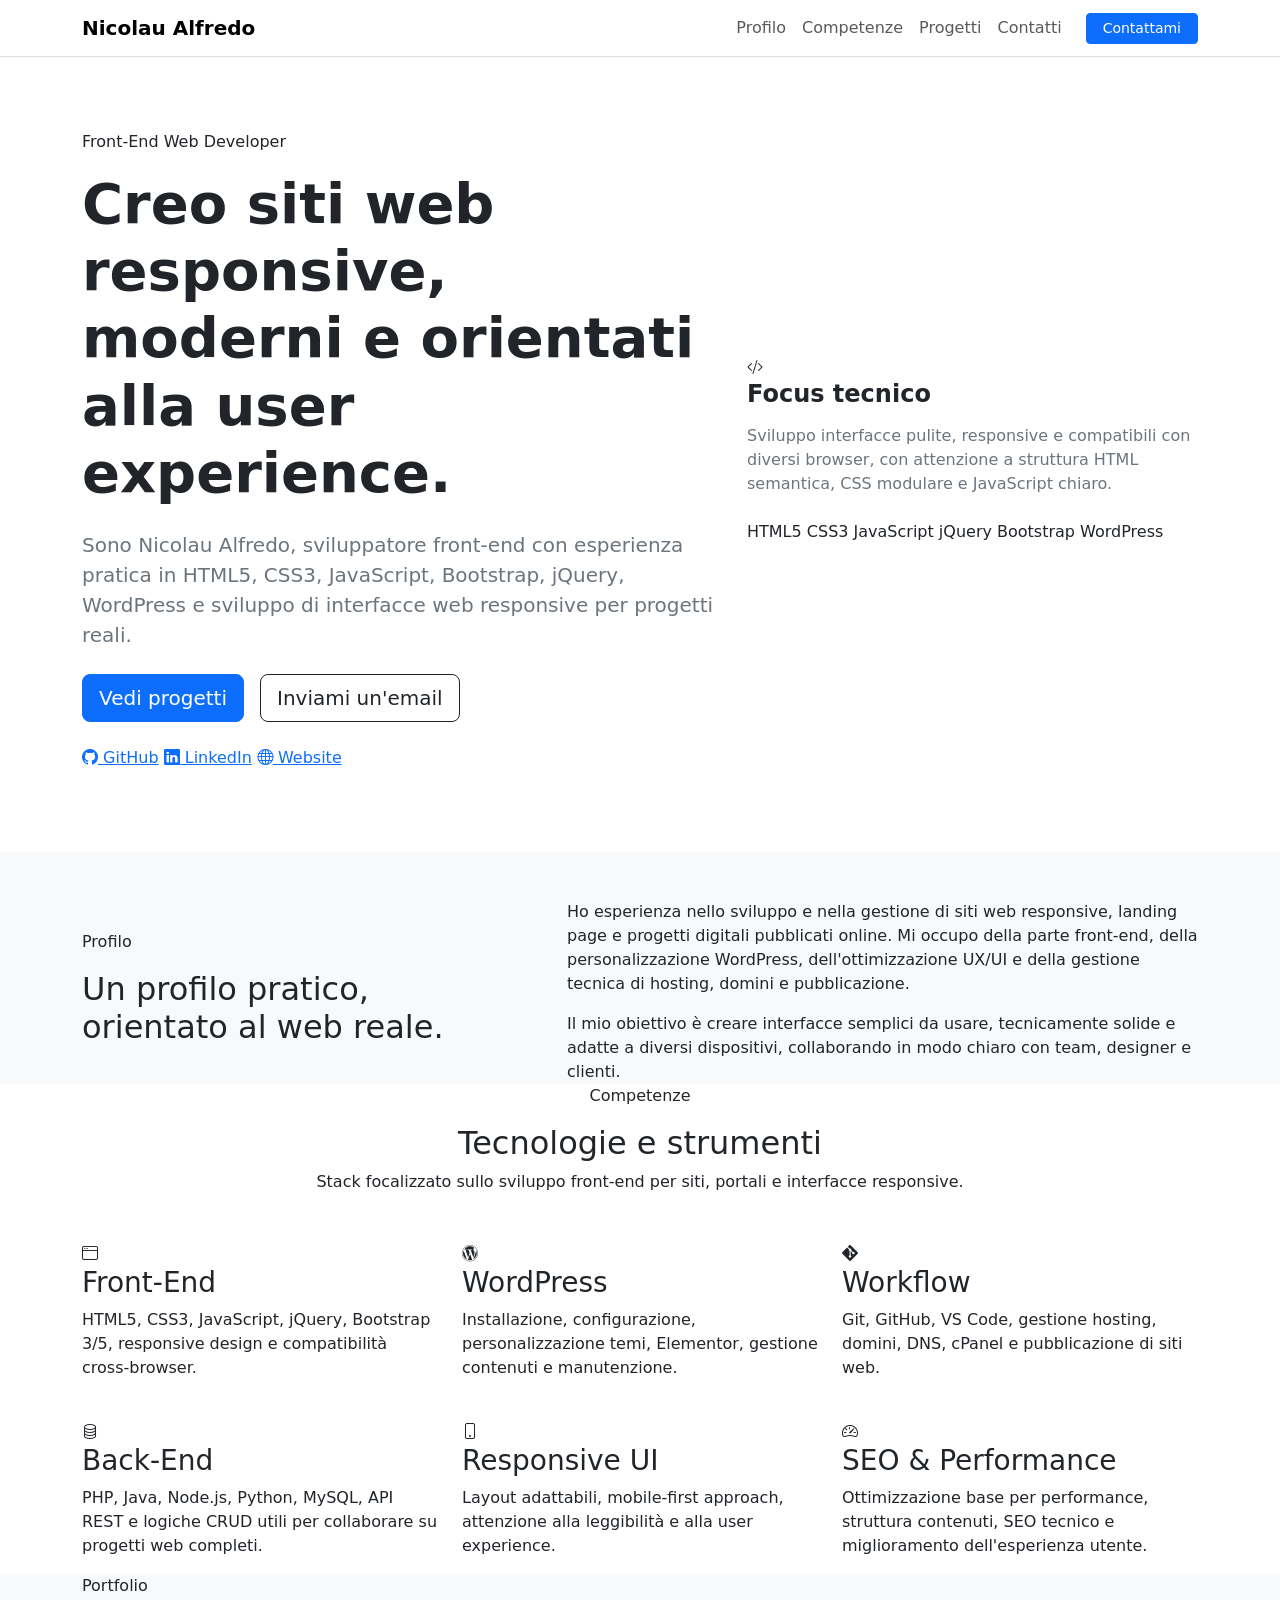
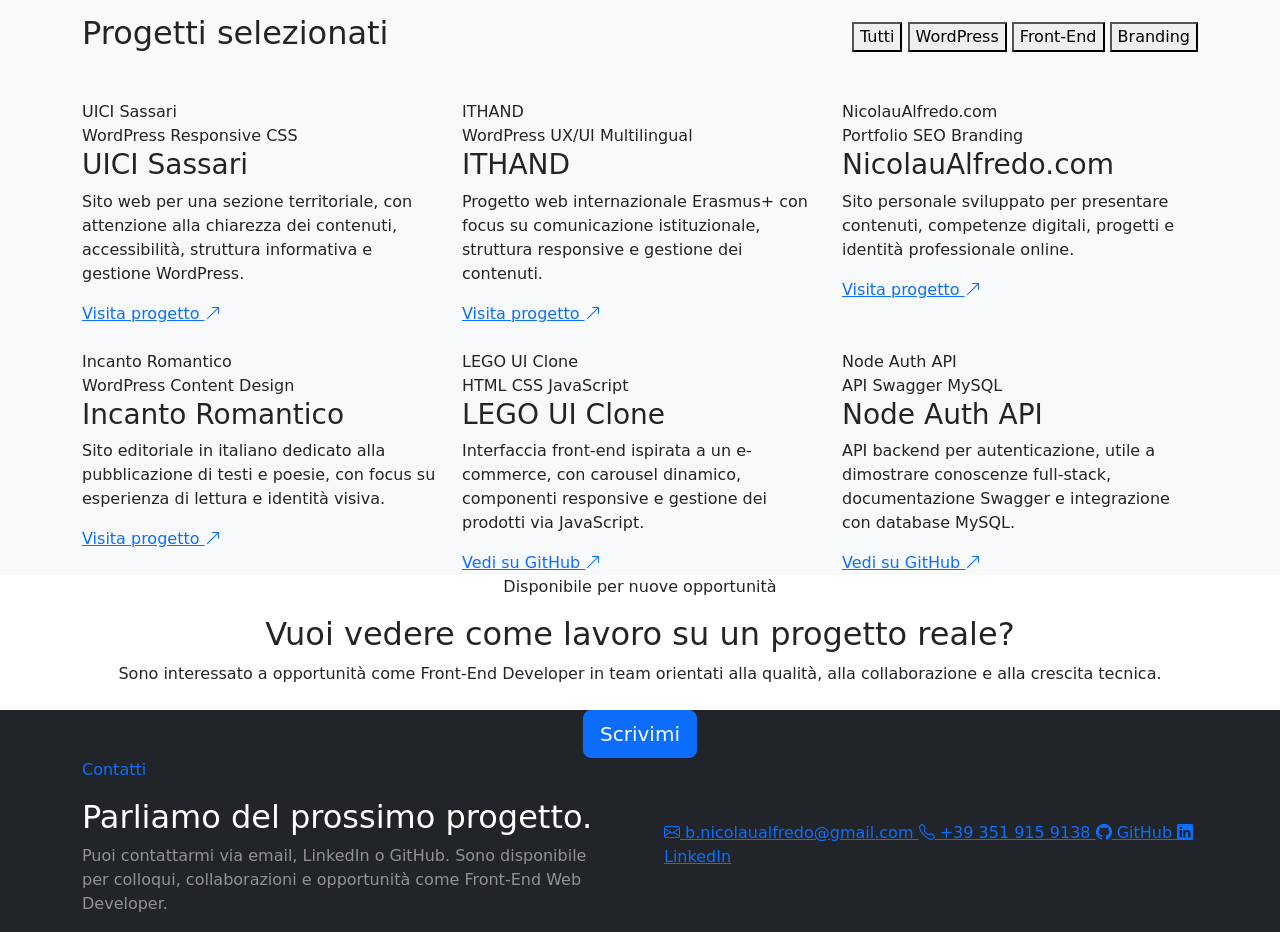
==== index.html @ 270def6b "feat(contact): add responsive contact section with social links" ====
<!doctype html>
<html lang="it">
  <head>
    <meta charset="UTF-8" />
    <meta name="viewport" content="width=device-width, initial-scale=1.0" />
    <title>Nicolau Alfredo | Front-End Web Developer</title>

    <!-- Bootstrap 5 -->
    <link
      href="https://cdn.jsdelivr.net/npm/bootstrap@5.3.3/dist/css/bootstrap.min.css"
      rel="stylesheet"
    />

    <!-- Bootstrap Icons -->
    <link
      href="https://cdn.jsdelivr.net/npm/bootstrap-icons@1.11.3/font/bootstrap-icons.css"
      rel="stylesheet"
    />

    <!-- Custom CSS -->
    <link rel="stylesheet" href="./css/style.css" />
  </head>
  <body>
    <!-- NavBar -->
    <nav
      class="navbar navbar-expand-lg navbar-light bg-white fixed-top border-bottom"
    >
      <div class="container">
        <a href="#home" class="navbar-brand fw-bold">Nicolau Alfredo</a>

        <button
          class="navbar-toggler"
          type="button"
          data-bs-toggle="collapse"
          data-bs-target="#mainNavbar"
          aria-controls="mainNavbar"
          aria-expanded="false"
          aria-label="Apri menu di navigazione"
        >
          <span class="navbar-toggler-icon"></span>
        </button>

        <div class="collapse navbar-collapse" id="mainNavbar">
          <ul class="navbar-nav ms-auto mb-2 mb-lg-0 align-items-lg-center">
            <li class="nav-item">
              <a class="nav-link" href="#about">Profilo</a>
            </li>
            <li class="nav-item">
              <a class="nav-link" href="#skills">Competenze</a>
            </li>
            <li class="nav-item">
              <a class="nav-link" href="#projects">Progetti</a>
            </li>
            <li class="nav-item">
              <a class="nav-link" href="#contact">Contatti</a>
            </li>
            <li class="nav-item ms-lg-3">
              <a class="btn btn-primary btn-sm px-3" href="#contact"
                >Contattami</a
              >
            </li>
          </ul>
        </div>
      </div>
    </nav>

    <!-- Header -->
    <header id="home" class="hero-section">
      <div class="container">
        <div class="row align-items-center min-vh-100 py-5">
          <div class="col-lg-7">
            <p class="eyebrow mb-3">Front-End Web Developer</p>

            <h1 class="display-4 fw-bold mb-4">
              Creo siti web responsive, moderni e orientati alla user
              experience.
            </h1>

            <p class="lead text-secondary mb-4">
              Sono Nicolau Alfredo, sviluppatore front-end con esperienza
              pratica in HTML5, CSS3, JavaScript, Bootstrap, jQuery, WordPress e
              sviluppo di interfacce web responsive per progetti reali.
            </p>

            <div class="d-flex flex-wrap gap-3">
              <a href="#projects" class="btn btn-primary btn-lg"
                >Vedi progetti</a
              >

              <a
                href="mailto:b.nicolaualfredo@gmail.com"
                class="btn btn-outline-dark btn-lg"
                >Inviami un'email</a
              >
            </div>

            <div class="hero-links mt-4">
              <a
                href="https://github.com/NicolauAlfredo"
                target="_blank"
                rel="noopener noreferrer"
              >
                <i class="bi bi-github"></i> GitHub</a
              >

              <a
                href="https://www.linkedin.com/in/nicolaualfredo/"
                target="_blank"
                rel="noopener noreferrer"
              >
                <i class="bi bi-linkedin"></i> LinkedIn</a
              >

              <a
                href="https://nicolaualfredo.com/"
                target="_blank"
                rel="noopener noreferrer"
              >
                <i class="bi bi-globe"></i> Website
              </a>
            </div>
          </div>

          <div class="col-lg-5 mt-5 mt-lg-0">
            <div class="hero-card">
              <div class="hero-card__icon">
                <i class="bi bi-code-slash"></i>
              </div>

              <h2 class="h4 fw-bold mb-3">Focus tecnico</h2>

              <p class="text-secondary mb-4">
                Sviluppo interfacce pulite, responsive e compatibili con diversi
                browser, con attenzione a struttura HTML semantica, CSS modulare
                e JavaScript chiaro.
              </p>

              <div class="tech-stack">
                <span>HTML5</span>
                <span>CSS3</span>
                <span>JavaScript</span>
                <span>jQuery</span>
                <span>Bootstrap</span>
                <span>WordPress</span>
              </div>
            </div>
          </div>
        </div>
      </div>
    </header>

    <main>
      <!-- Profile -->
      <section id="about" class="section-padding bg-light">
        <div class="container">
          <div class="row align-items-center g-5">
            <div class="col-lg-5">
              <p class="eyebrow">Profilo</p>
              <h2 class="section-title">
                Un profilo pratico, orientato al web reale.
              </h2>
            </div>

            <div class="col-lg-7">
              <p class="section-text">
                Ho esperienza nello sviluppo e nella gestione di siti web
                responsive, landing page e progetti digitali pubblicati online.
                Mi occupo della parte front-end, della personalizzazione
                WordPress, dell'ottimizzazione UX/UI e della gestione tecnica di
                hosting, domini e pubblicazione.
              </p>

              <p class="section-text mb-0">
                Il mio obiettivo è creare interfacce semplici da usare,
                tecnicamente solide e adatte a diversi dispositivi, collaborando
                in modo chiaro con team, designer e clienti.
              </p>
            </div>
          </div>
        </div>
      </section>

      <!-- Competenze -->
      <section id="skills" class="section-padding">
        <div class="container">
          <div class="text-center mb-5">
            <p class="eyebrow">Competenze</p>

            <h2 class="section-title">Tecnologie e strumenti</h2>

            <p class="section-subtitle mx-auto">
              Stack focalizzato sullo sviluppo front-end per siti, portali e
              interfacce responsive.
            </p>
          </div>

          <div class="row g-4">
            <div class="col-md-6 col-lg-4">
              <article class="skill-card h-100">
                <i class="bi bi-window"></i>
                <h3>Front-End</h3>

                <p>
                  HTML5, CSS3, JavaScript, jQuery, Bootstrap 3/5, responsive
                  design e compatibilità cross-browser.
                </p>
              </article>
            </div>

            <div class="col-md-6 col-lg-4">
              <article class="skill-card h-100">
                <i class="bi bi-wordpress"></i>

                <h3>WordPress</h3>

                <p>
                  Installazione, configurazione, personalizzazione temi,
                  Elementor, gestione contenuti e manutenzione.
                </p>
              </article>
            </div>

            <div class="col-md-6 col-lg-4">
              <article class="skill-card h-100">
                <i class="bi bi-git"></i>

                <h3>Workflow</h3>

                <p>
                  Git, GitHub, VS Code, gestione hosting, domini, DNS, cPanel e
                  pubblicazione di siti web.
                </p>
              </article>
            </div>

            <div class="col-md-6 col-lg-4">
              <article class="skill-card h-100">
                <i class="bi bi-database"></i>

                <h3>Back-End</h3>

                <p>
                  PHP, Java, Node.js, Python, MySQL, API REST e logiche CRUD
                  utili per collaborare su progetti web completi.
                </p>
              </article>
            </div>

            <div class="col-md-6 col-lg-4">
              <article class="skill-card h-100">
                <i class="bi bi-phone"></i>

                <h3>Responsive UI</h3>

                <p>
                  Layout adattabili, mobile-first approach, attenzione alla
                  leggibilità e alla user experience.
                </p>
              </article>
            </div>

            <div class="col-md-6 col-lg-4">
              <article class="skill-card h-100">
                <i class="bi bi-speedometer2"></i>

                <h3>SEO & Performance</h3>

                <p>
                  Ottimizzazione base per performance, struttura contenuti, SEO
                  tecnico e miglioramento dell'esperienza utente.
                </p>
              </article>
            </div>
          </div>
        </div>
      </section>

      <!-- Portfolio -->
      <section id="projects" class="section-padding bg-light">
        <div class="container">
          <div
            class="d-flex flex-column flex-lg-row justify-content-between align-items-lg-end gap-3 mb-5"
          >
            <div>
              <p class="eyebrow">Portfolio</p>
              <h2 class="section-title mb-0">Progetti selezionati</h2>
            </div>

            <div class="project-filters" aria-label="Filtra progetti">
              <button class="filter-btn active" data-filter="all">Tutti</button>
              <button class="filter-btn" data-filter="wordpress">
                WordPress
              </button>
              <button class="filter-btn" data-filter="frontend">
                Front-End
              </button>
              <button class="filter-btn" data-filter="branding">
                Branding
              </button>
            </div>
          </div>

          <div class="row g-4" id="projectsGrid">
            <div
              class="col-md-6 col-xl-4 project-item"
              data-category="wordpress frontend"
            >
              <article class="project-card h-100">
                <div class="project-card__image">
                  <span>UICI Sassari</span>
                </div>
                <div class="project-card__content">
                  <div class="project-tags">
                    <span>WordPress</span>
                    <span>Responsive</span>
                    <span>CSS</span>
                  </div>
                  <h3>UICI Sassari</h3>
                  <p>
                    Sito web per una sezione territoriale, con attenzione alla
                    chiarezza dei contenuti, accessibilità, struttura
                    informativa e gestione WordPress.
                  </p>
                  <a
                    href="https://uicisassari.it/"
                    target="_blank"
                    rel="noopener noreferrer"
                    class="project-link"
                  >
                    Visita progetto <i class="bi bi-arrow-up-right"></i>
                  </a>
                </div>
              </article>
            </div>

            <div
              class="col-md-6 col-xl-4 project-item"
              data-category="wordpress frontend"
            >
              <article class="project-card h-100">
                <div class="project-card__image">
                  <span>ITHAND</span>
                </div>
                <div class="project-card__content">
                  <div class="project-tags">
                    <span>WordPress</span>
                    <span>UX/UI</span>
                    <span>Multilingual</span>
                  </div>
                  <h3>ITHAND</h3>
                  <p>
                    Progetto web internazionale Erasmus+ con focus su
                    comunicazione istituzionale, struttura responsive e gestione
                    dei contenuti.
                  </p>
                  <a
                    href="https://ithand.eu/"
                    target="_blank"
                    rel="noopener noreferrer"
                    class="project-link"
                  >
                    Visita progetto <i class="bi bi-arrow-up-right"></i>
                  </a>
                </div>
              </article>
            </div>

            <div
              class="col-md-6 col-xl-4 project-item"
              data-category="wordpress branding frontend"
            >
              <article class="project-card h-100">
                <div class="project-card__image">
                  <span>NicolauAlfredo.com</span>
                </div>
                <div class="project-card__content">
                  <div class="project-tags">
                    <span>Portfolio</span>
                    <span>SEO</span>
                    <span>Branding</span>
                  </div>
                  <h3>NicolauAlfredo.com</h3>
                  <p>
                    Sito personale sviluppato per presentare contenuti,
                    competenze digitali, progetti e identità professionale
                    online.
                  </p>
                  <a
                    href="https://nicolaualfredo.com/"
                    target="_blank"
                    rel="noopener noreferrer"
                    class="project-link"
                  >
                    Visita progetto <i class="bi bi-arrow-up-right"></i>
                  </a>
                </div>
              </article>
            </div>

            <div
              class="col-md-6 col-xl-4 project-item"
              data-category="wordpress branding"
            >
              <article class="project-card h-100">
                <div class="project-card__image">
                  <span>Incanto Romantico</span>
                </div>
                <div class="project-card__content">
                  <div class="project-tags">
                    <span>WordPress</span>
                    <span>Content</span>
                    <span>Design</span>
                  </div>
                  <h3>Incanto Romantico</h3>
                  <p>
                    Sito editoriale in italiano dedicato alla pubblicazione di
                    testi e poesie, con focus su esperienza di lettura e
                    identità visiva.
                  </p>
                  <a
                    href="https://incantoromantico.com/"
                    target="_blank"
                    rel="noopener noreferrer"
                    class="project-link"
                  >
                    Visita progetto <i class="bi bi-arrow-up-right"></i>
                  </a>
                </div>
              </article>
            </div>

            <div
              class="col-md-6 col-xl-4 project-item"
              data-category="frontend"
            >
              <article class="project-card h-100">
                <div class="project-card__image">
                  <span>LEGO UI Clone</span>
                </div>
                <div class="project-card__content">
                  <div class="project-tags">
                    <span>HTML</span>
                    <span>CSS</span>
                    <span>JavaScript</span>
                  </div>
                  <h3>LEGO UI Clone</h3>
                  <p>
                    Interfaccia front-end ispirata a un e-commerce, con carousel
                    dinamico, componenti responsive e gestione dei prodotti via
                    JavaScript.
                  </p>
                  <a
                    href="https://github.com/NicolauAlfredo"
                    target="_blank"
                    rel="noopener noreferrer"
                    class="project-link"
                  >
                    Vedi su GitHub <i class="bi bi-arrow-up-right"></i>
                  </a>
                </div>
              </article>
            </div>

            <div
              class="col-md-6 col-xl-4 project-item"
              data-category="frontend"
            >
              <article class="project-card h-100">
                <div class="project-card__image">
                  <span>Node Auth API</span>
                </div>
                <div class="project-card__content">
                  <div class="project-tags">
                    <span>API</span>
                    <span>Swagger</span>
                    <span>MySQL</span>
                  </div>
                  <h3>Node Auth API</h3>
                  <p>
                    API backend per autenticazione, utile a dimostrare
                    conoscenze full-stack, documentazione Swagger e integrazione
                    con database MySQL.
                  </p>
                  <a
                    href="https://github.com/NicolauAlfredo"
                    target="_blank"
                    rel="noopener noreferrer"
                    class="project-link"
                  >
                    Vedi su GitHub <i class="bi bi-arrow-up-right"></i>
                  </a>
                </div>
              </article>
            </div>
          </div>
        </div>
      </section>

      <!-- Disponibile per nuove opportunità -->
      <section class="section-padding">
        <div class="container">
          <div class="cta-box text-center">
            <p class="eyebrow">Disponibile per nuove opportunità</p>
            <h2 class="section-title">
              Vuoi vedere come lavoro su un progetto reale?
            </h2>
            <p class="section-subtitle mx-auto mb-4">
              Sono interessato a opportunità come Front-End Developer in team
              orientati alla qualità, alla collaborazione e alla crescita
              tecnica.
            </p>
            <a
              href="mailto:b.nicolaualfredo@gmail.com"
              class="btn btn-primary btn-lg"
            >
              Scrivimi
            </a>
          </div>
        </div>
      </section>

      <!-- Contatti -->
      <section id="contact" class="section-padding bg-dark text-white">
        <div class="container">
          <div class="row g-5 align-items-center">
            <div class="col-lg-6">
              <p class="eyebrow text-primary">Contatti</p>
              <h2 class="section-title text-white">
                Parliamo del prossimo progetto.
              </h2>
              <p class="text-white-50">
                Puoi contattarmi via email, LinkedIn o GitHub. Sono disponibile
                per colloqui, collaborazioni e opportunità come Front-End Web
                Developer.
              </p>
            </div>

            <div class="col-lg-6">
              <div class="contact-card">
                <a href="mailto:b.nicolaualfredo@gmail.com">
                  <i class="bi bi-envelope"></i>
                  b.nicolaualfredo@gmail.com
                </a>
                <a href="tel:+393519159138">
                  <i class="bi bi-telephone"></i>
                  +39 351 915 9138
                </a>
                <a
                  href="https://github.com/NicolauAlfredo"
                  target="_blank"
                  rel="noopener noreferrer"
                >
                  <i class="bi bi-github"></i>
                  GitHub
                </a>
                <a
                  href="https://www.linkedin.com/in/nicolaualfredo/"
                  target="_blank"
                  rel="noopener noreferrer"
                >
                  <i class="bi bi-linkedin"></i>
                  LinkedIn
                </a>
              </div>
            </div>
          </div>
        </div>
      </section>
    </main>

    <script src="https://cdn.jsdelivr.net/npm/bootstrap@5.3.3/dist/js/bootstrap.bundle.min.js"></script>
    <script src="./js/script.js"></script>
  </body>
</html>
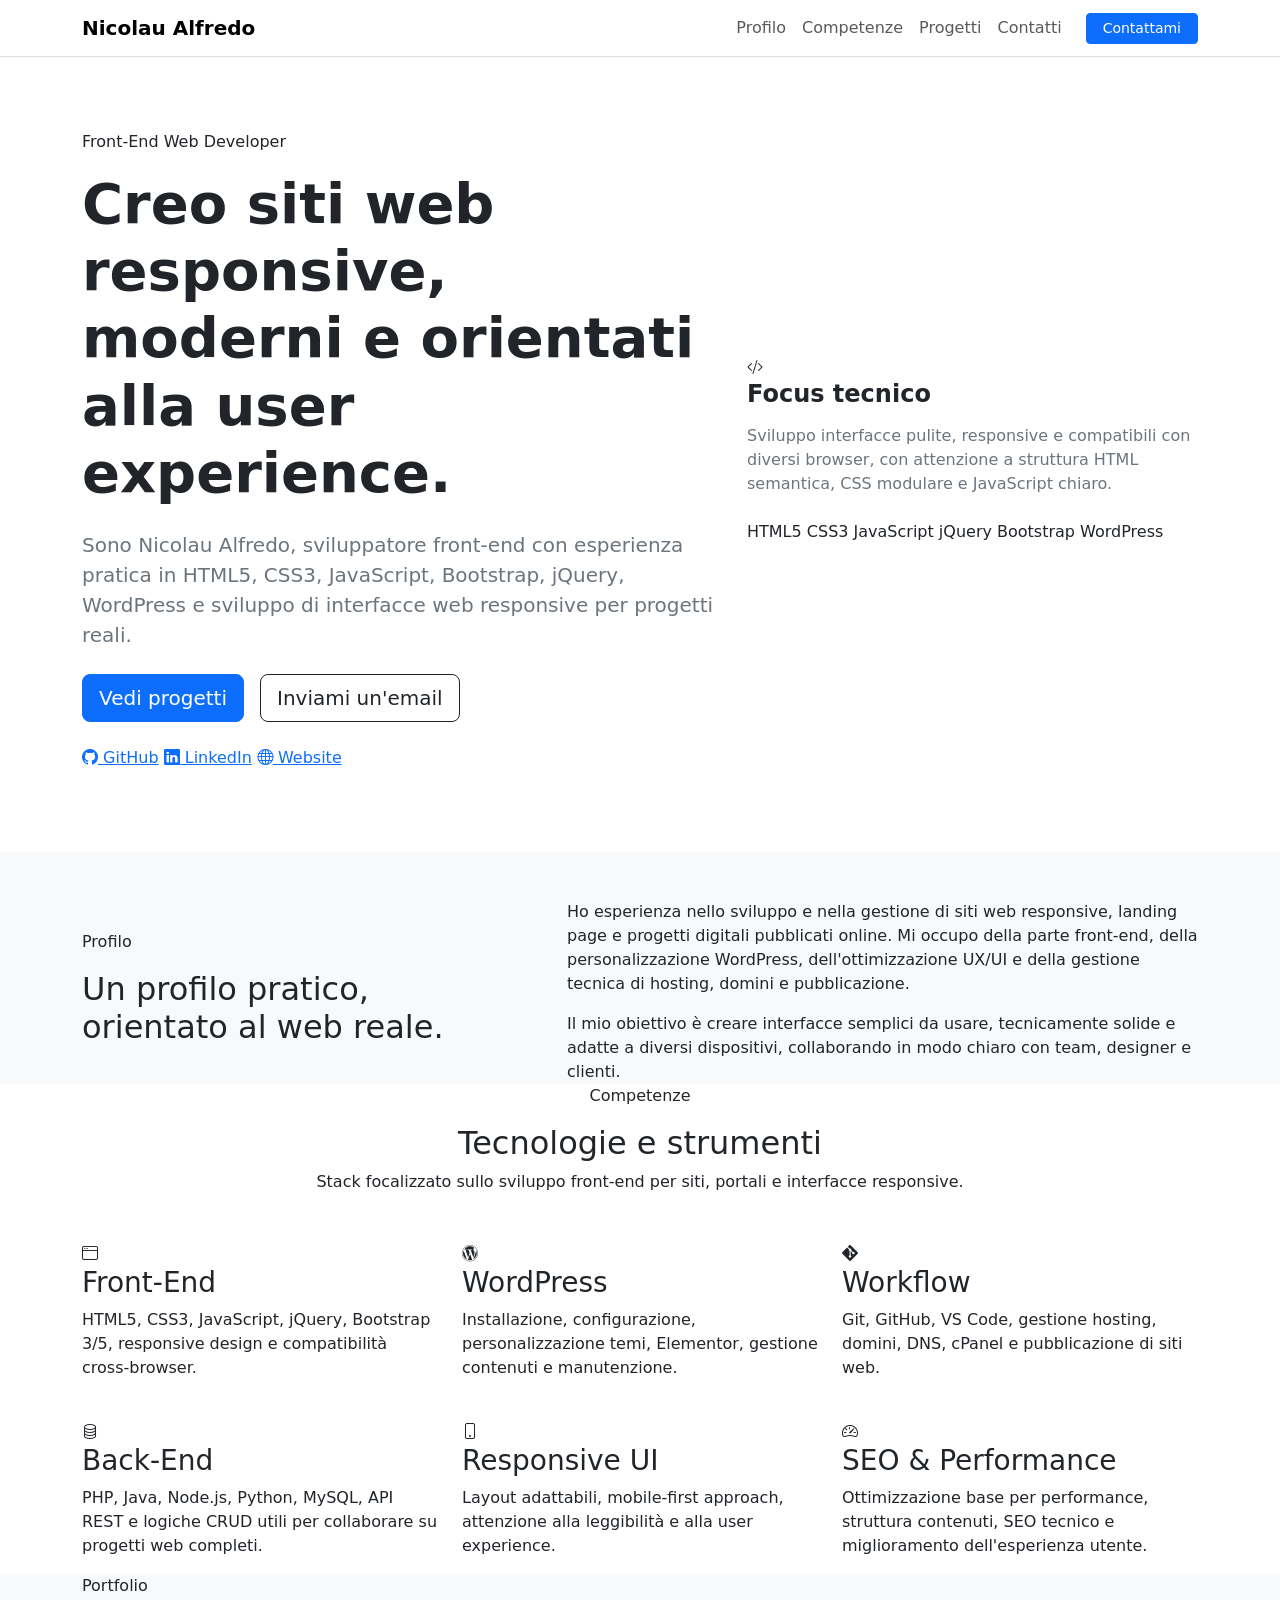
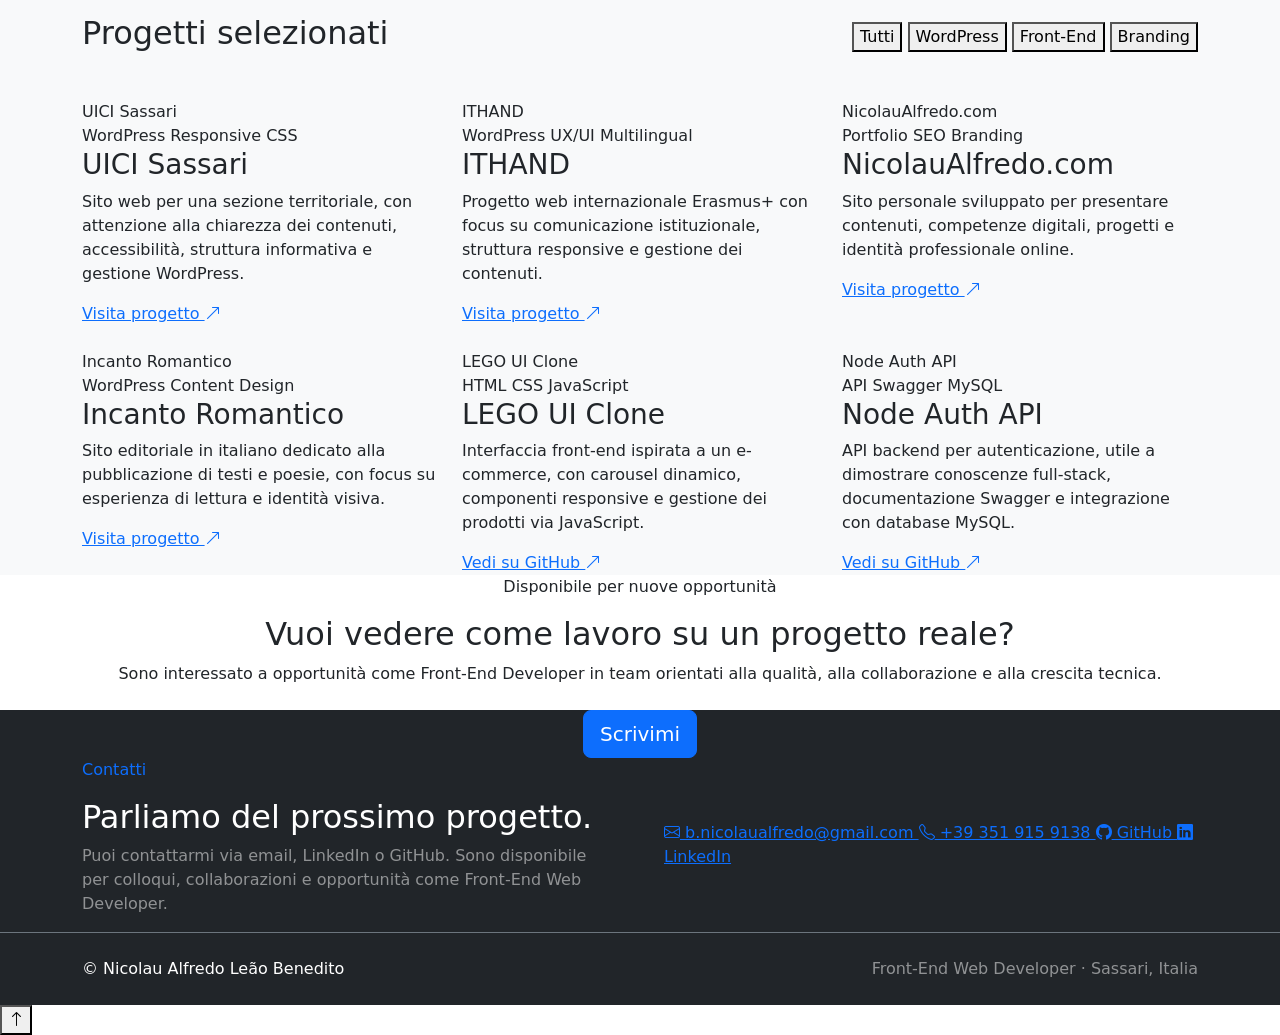
==== commit 38ffc39b: "feat(layout): create footer and scroll-to-top functionality" ====
--- a/index.html
+++ b/index.html
@@ -568,6 +568,24 @@
       </section>
     </main>
 
+    <!-- Footer -->
+    <footer class="footer py-4 bg-dark text-white border-top border-secondary">
+      <div
+        class="container d-flex flex-column flex-md-row justify-content-between gap-3"
+      >
+        <p class="mb-0">
+          © <span id="currentYear"></span> Nicolau Alfredo Leão Benedito
+        </p>
+        <p class="mb-0 text-white-50">
+          Front-End Web Developer · Sassari, Italia
+        </p>
+      </div>
+    </footer>
+
+    <button class="back-to-top" id="backToTop" aria-label="Torna all'inizio">
+      <i class="bi bi-arrow-up"></i>
+    </button>
+
     <script src="https://cdn.jsdelivr.net/npm/bootstrap@5.3.3/dist/js/bootstrap.bundle.min.js"></script>
     <script src="./js/script.js"></script>
   </body>
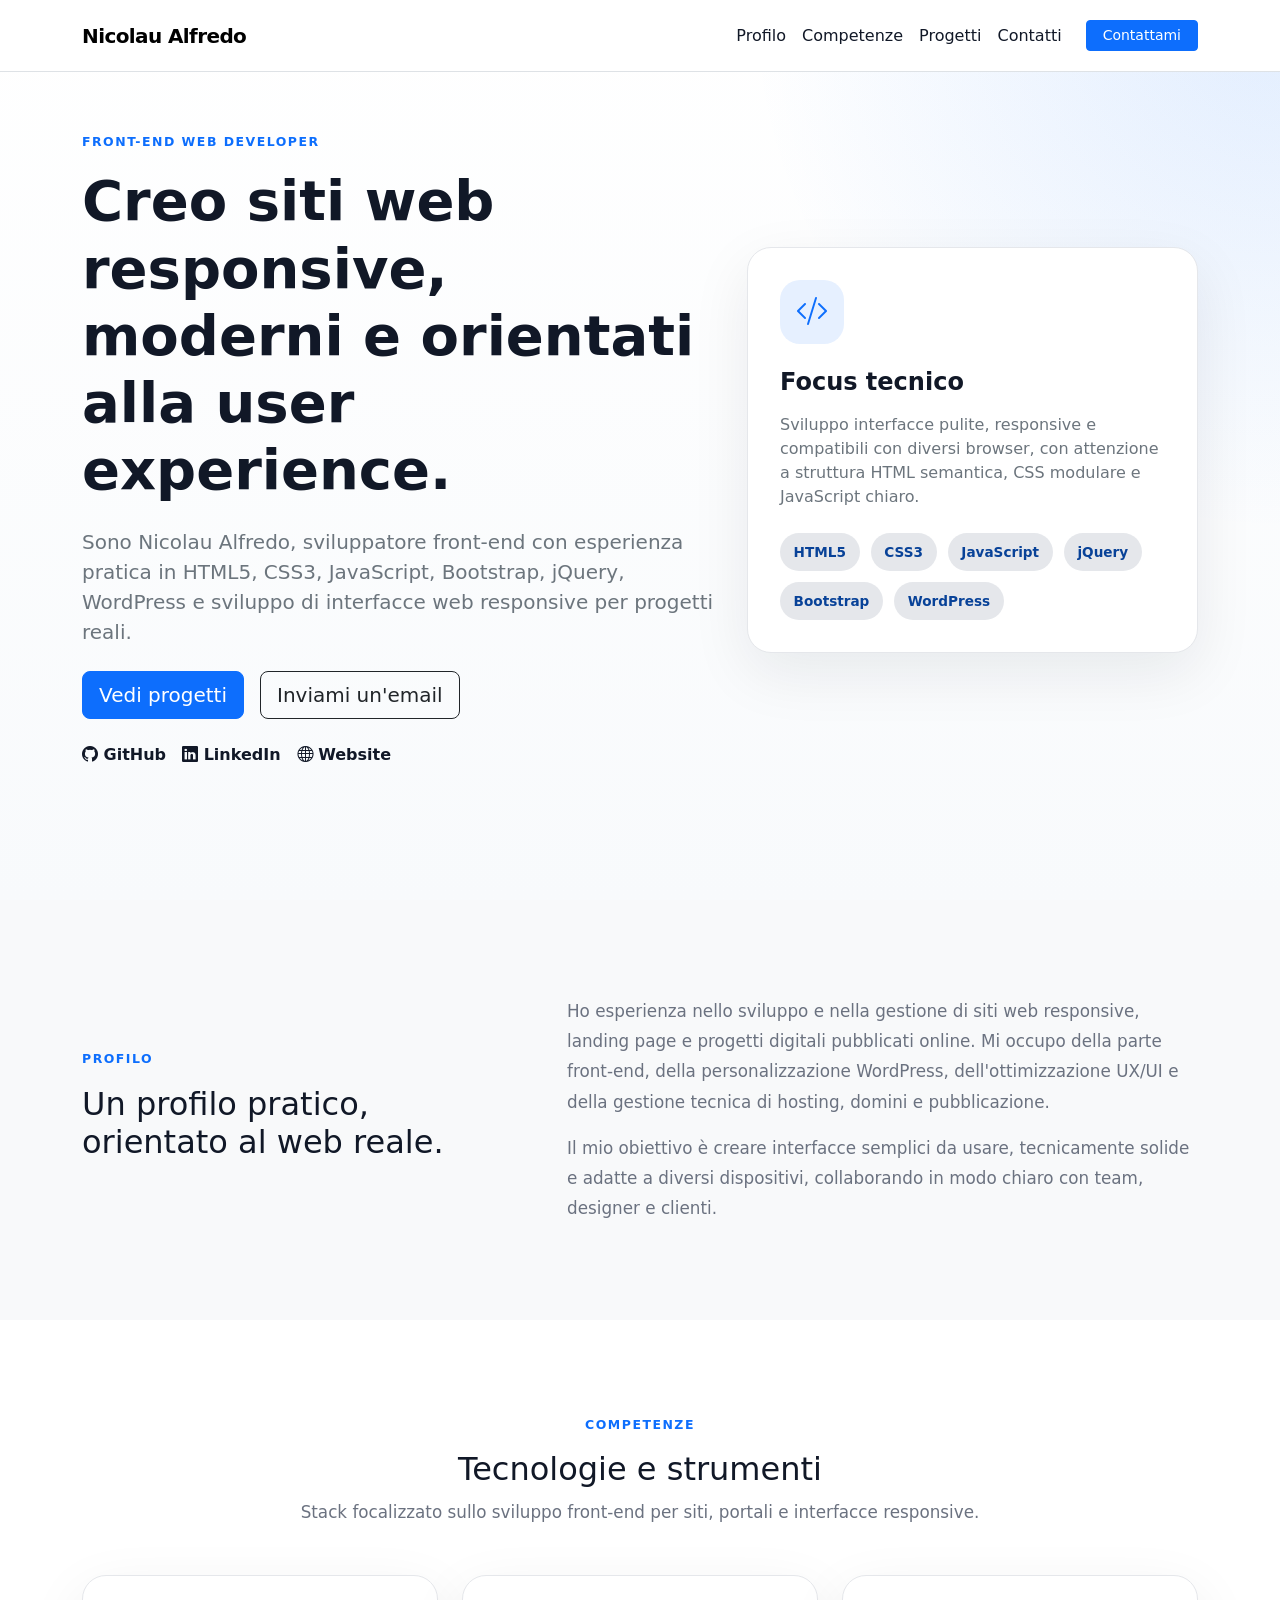
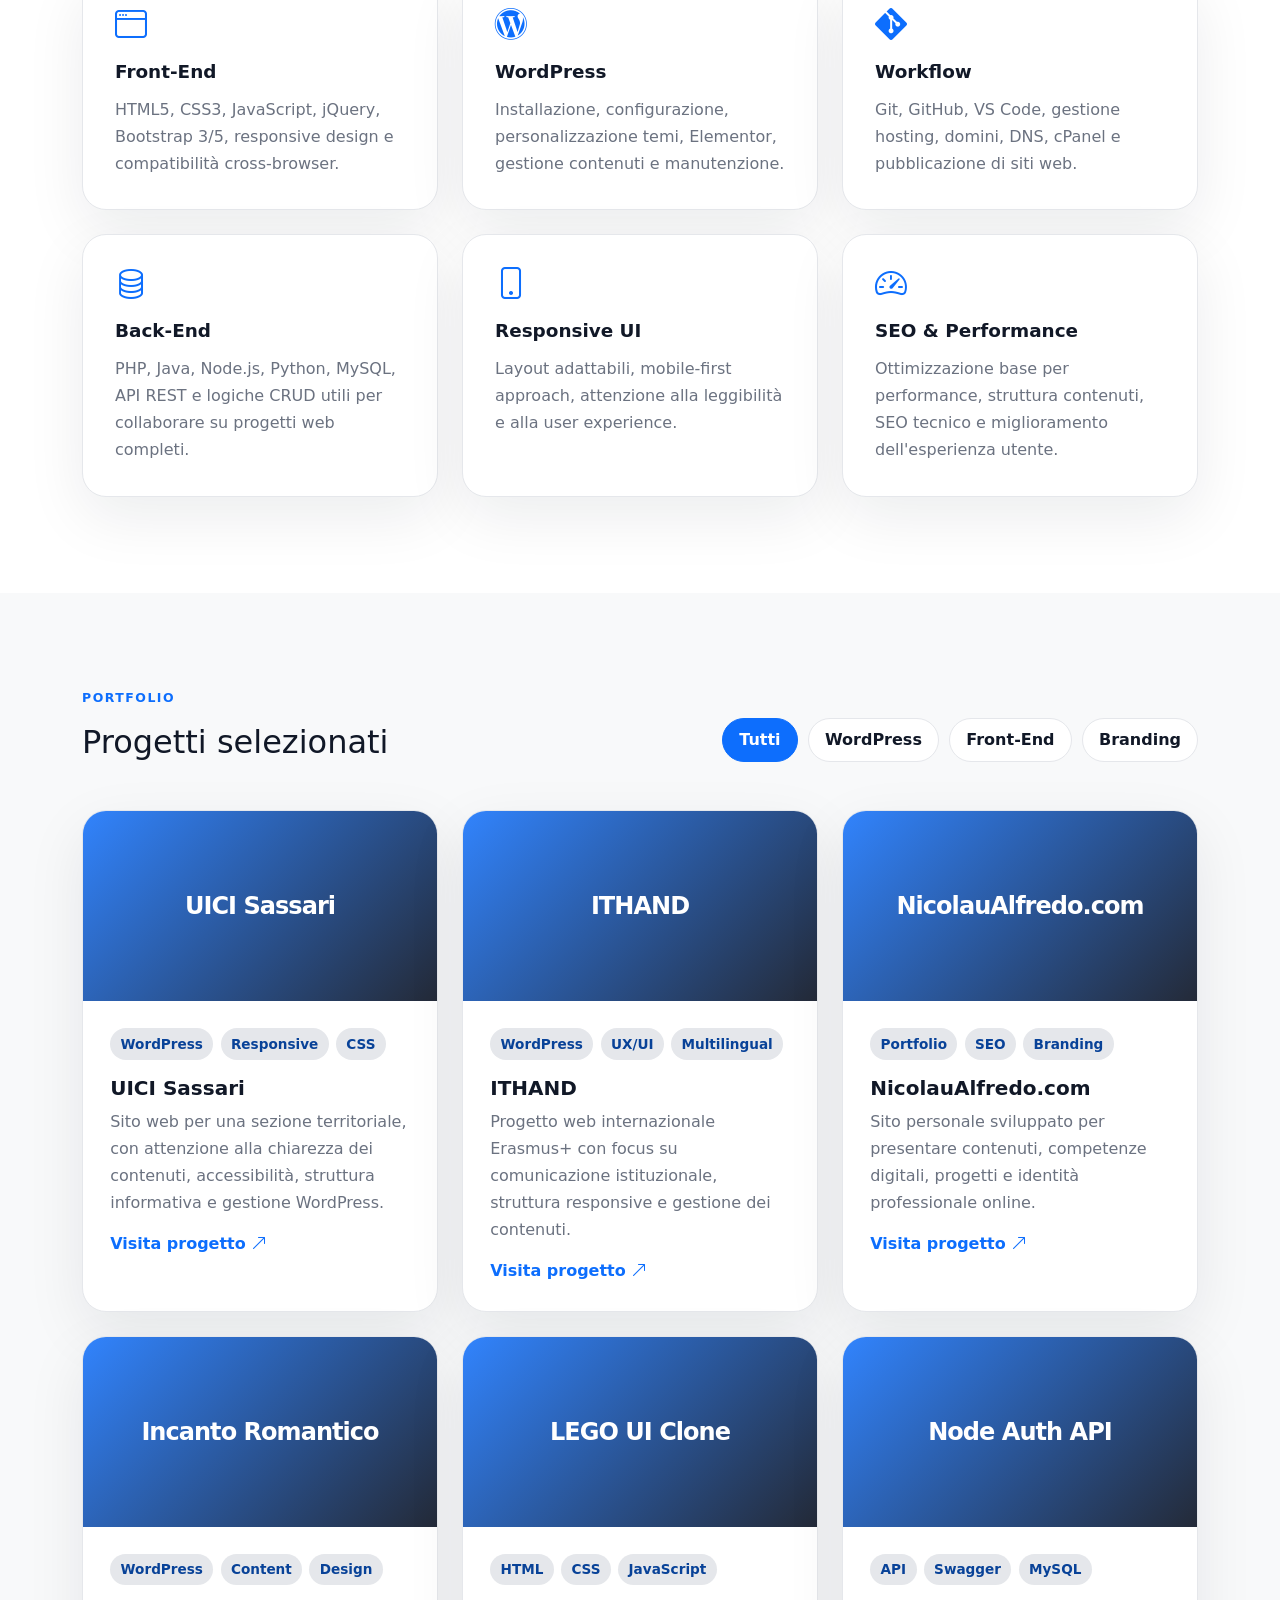
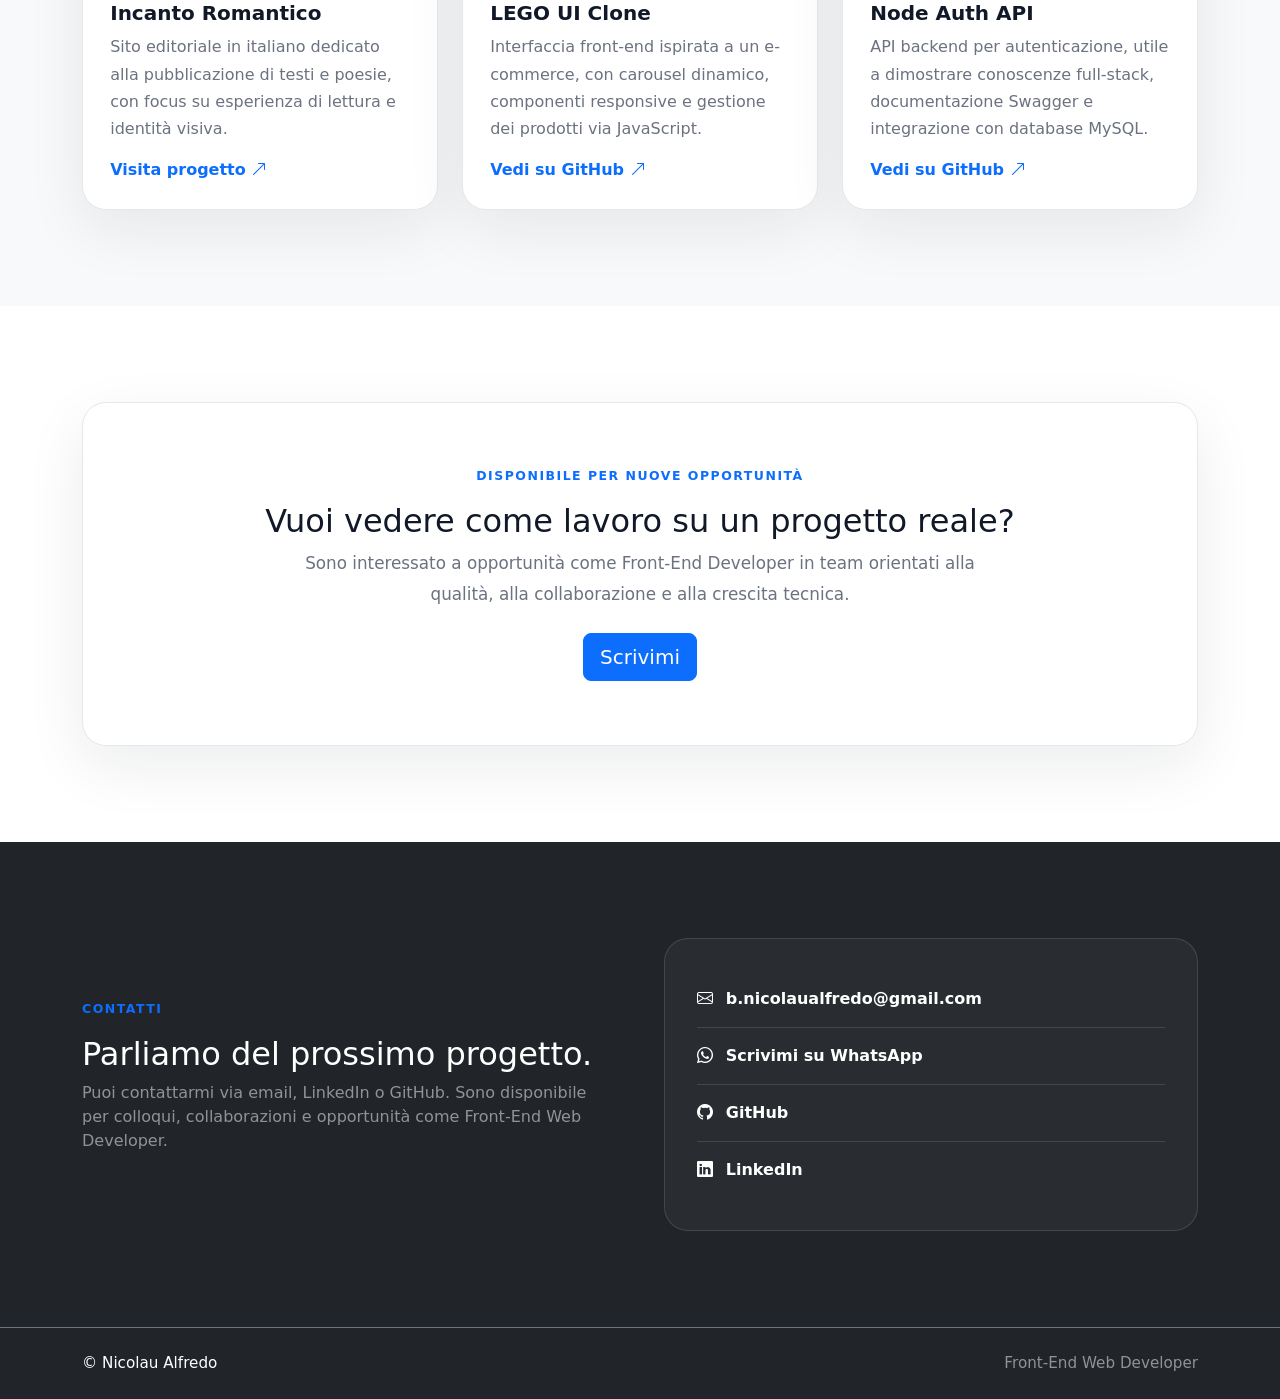
==== commit 059eaf14: "refactor: improve HTML structure and layout organization" ====
--- a/index.html
+++ b/index.html
@@ -450,7 +450,7 @@
                     JavaScript.
                   </p>
                   <a
-                    href="https://github.com/NicolauAlfredo"
+                    href="https://nicolaualfredo.github.io/lego-clone/"
                     target="_blank"
                     rel="noopener noreferrer"
                     class="project-link"
@@ -482,7 +482,7 @@
                     con database MySQL.
                   </p>
                   <a
-                    href="https://github.com/NicolauAlfredo"
+                    href="https://github.com/NicolauAlfredo/node-auth-api"
                     target="_blank"
                     rel="noopener noreferrer"
                     class="project-link"
@@ -541,9 +541,13 @@
                   <i class="bi bi-envelope"></i>
                   b.nicolaualfredo@gmail.com
                 </a>
-                <a href="tel:+393519159138">
-                  <i class="bi bi-telephone"></i>
-                  +39 351 915 9138
+                <a
+                  href="https://wa.me/393519159138?text=Ciao%20Nicolau%2C%20ho%20visto%20il%20tuo%20portfolio%20e%20vorrei%20contattarti."
+                  target="_blank"
+                  rel="noopener noreferrer"
+                >
+                  <i class="bi bi-whatsapp"></i>
+                  Scrivimi su WhatsApp
                 </a>
                 <a
                   href="https://github.com/NicolauAlfredo"
@@ -573,12 +577,8 @@
       <div
         class="container d-flex flex-column flex-md-row justify-content-between gap-3"
       >
-        <p class="mb-0">
-          © <span id="currentYear"></span> Nicolau Alfredo Leão Benedito
-        </p>
-        <p class="mb-0 text-white-50">
-          Front-End Web Developer · Sassari, Italia
-        </p>
+        <p class="mb-0">© <span id="currentYear"></span> Nicolau Alfredo</p>
+        <p class="mb-0 text-white-50">Front-End Web Developer</p>
       </div>
     </footer>
 
--- a/css/style.css
+++ b/css/style.css
@@ -0,0 +1,364 @@
+:root {
+  --color-primary: #0d6efd;
+  --color-primary-dark: #084298;
+  --color-dark: #111827;
+  --color-muted: #6b7280;
+  --color-light: #f8fafc;
+  --color-border: #e5e7eb;
+  --color-white: #ffffff;
+  --shadow-soft: 0 20px 60px rgba(15, 23, 42, 0.08);
+  --radius-lg: 24px;
+  --radius-md: 16px;
+}
+
+html {
+  scroll-behavior: smooth;
+  scroll-padding-top: 80px;
+}
+
+body {
+  font-family:
+    system-ui,
+    -apple-system,
+    BlinkMacSystemFont,
+    "Segoe UI",
+    sans-serif;
+  color: var(--color-dark);
+  background: var(--color-white);
+}
+
+a {
+  text-decoration: none;
+}
+
+/* NavBar */
+.navbar {
+  min-height: 72px;
+}
+
+.navbar-brand {
+  letter-spacing: -0.03em;
+}
+
+.nav-link {
+  font-weight: 500;
+  color: var(--color-dark);
+  transition: color 0.2s ease;
+}
+
+.nav-link:hover,
+.nav-link:focus {
+  color: var(--color-primary);
+}
+
+/* Hero Section */
+.hero-section {
+  background:
+    radial-gradient(
+      circle at top right,
+      rgba(13, 110, 253, 0.12),
+      transparent 34%
+    ),
+    linear-gradient(180deg, #ffffff 0%, #f8fafc 100%);
+}
+
+.eyebrow {
+  font-size: 0.78rem;
+  font-weight: 800;
+  letter-spacing: 0.12em;
+  text-transform: uppercase;
+  color: var(--color-primary);
+}
+
+.hero-card,
+.skill-card,
+.project-card,
+.cta-box,
+.contact-card {
+  border: 1px solid var(--color-border);
+  border-radius: var(--radius-lg);
+  background: var(--color-white);
+  box-shadow: var(--shadow-soft);
+}
+
+.hero-card {
+  padding: 2rem;
+}
+
+.hero-card__icon {
+  width: 64px;
+  height: 64px;
+  display: grid;
+  place-items: center;
+  border-radius: 20px;
+  background: rgba(13, 110, 253, 0.1);
+  color: var(--color-primary);
+  font-size: 2rem;
+  margin-bottom: 1.5rem;
+}
+
+.tech-stack {
+  display: flex;
+  flex-wrap: wrap;
+  gap: 0.7rem;
+}
+
+.tech-stack span,
+.project-tags span {
+  display: inline-flex;
+  align-items: center;
+  border-radius: 999px;
+  background: #e5e7eb;
+  color: var(--color-primary-dark);
+  font-size: 0.85rem;
+  font-weight: 700;
+}
+
+.tech-stack span {
+  padding: 0.55rem 0.85rem;
+}
+
+.hero-links {
+  display: flex;
+  flex-wrap: wrap;
+  gap: 1rem;
+}
+
+.hero-links a {
+  color: var(--color-dark);
+  font-weight: 700;
+}
+
+.hero-links a:hover {
+  color: var(--color-primary);
+}
+
+/* Profile */
+
+.section-padding {
+  padding: 6rem 0;
+}
+
+.section-tile {
+  font-weight: 800;
+  letter-spacing: -0.04em;
+}
+
+.section-subtitle,
+.section-text {
+  max-width: 720px;
+  color: var(--color-muted);
+  font-size: 1.05rem;
+  line-height: 1.8;
+}
+
+/* Competenze */
+
+.skill-card {
+  padding: 2rem;
+  transition:
+    transform 180ms ease,
+    box-shadow 180ms ease;
+}
+
+.skill-card:hover {
+  transform: translateY(-6px);
+}
+
+.skill-card i {
+  display: inline-flex;
+  margin-bottom: 1.3rem;
+  font-size: 2rem;
+  color: var(--color-primary);
+}
+
+.skill-card h3 {
+  font-size: 1.15rem;
+  font-weight: 800;
+  margin-bottom: 0.8rem;
+}
+
+.skill-card p {
+  color: var(--color-muted);
+  line-height: 1.7;
+  margin-bottom: 0;
+}
+
+/* Portfolio */
+.project-filters {
+  display: flex;
+  flex-wrap: wrap;
+  gap: 0.65rem;
+}
+
+.filter-btn {
+  border: 1px solid var(--color-border);
+  background: var(--color-white);
+  color: var(--color-dark);
+  border-radius: 999px;
+  padding: 0.55rem 1rem;
+  font-weight: 700;
+  transition: all 180ms ease;
+}
+
+.filter-btn:hover,
+.filter-btn.active {
+  border-color: var(--color-primary);
+  background: var(--color-primary);
+  color: var(--color-white);
+}
+
+.project-card {
+  overflow: hidden;
+  transition:
+    transform 180ms ease,
+    box-shadow 180ms ease;
+}
+
+.project-card:hover {
+  transform: translateY(-6px);
+}
+
+.project-card__image {
+  min-height: 190px;
+  display: grid;
+  place-items: center;
+  padding: 2rem;
+  background:
+    linear-gradient(135deg, rgba(13, 110, 253, 0.85), rgba(17, 24, 39, 0.92)),
+    repeating-linear-gradient(
+      45deg,
+      transparent,
+      transparent 12px,
+      rgba(255, 255, 255, 0.15) 12px,
+      rgba(255, 255, 255, 0.15) 24px
+    );
+  color: var(--color-white);
+  text-align: center;
+}
+
+.project-card__image span {
+  font-size: 1.5rem;
+  font-weight: 900;
+  letter-spacing: -0.04em;
+}
+
+.project-card__content {
+  padding: 1.7rem;
+}
+
+.project-tags {
+  display: flex;
+  flex-wrap: wrap;
+  gap: 0.45rem;
+  margin-bottom: 1rem;
+}
+
+.project-tags span {
+  padding: 0.35rem 0.65rem;
+}
+
+.project-card h3 {
+  font-size: 1.25rem;
+  font-weight: 800;
+}
+
+.project-card p {
+  color: var(--color-muted);
+  line-height: 1.7;
+}
+
+.project-link {
+  display: inline-flex;
+  align-items: center;
+  gap: 0.35rem;
+  font-weight: 800;
+  color: var(--color-primary);
+}
+
+.project-link:hover {
+  color: var(--color-primary-dark);
+}
+
+/* Disponibile per nuove opportunità */
+
+.cta-box {
+  padding: clamp(2rem, 5vw, 4rem);
+}
+
+/* Contatti */
+
+.contact-card {
+  padding: 2rem;
+  background: rgba(255, 255, 255, 0.04);
+  border-color: rgba(255, 255, 255, 0.12);
+  box-shadow: none;
+}
+
+.contact-card a {
+  display: flex;
+  align-items: center;
+  gap: 0.8rem;
+  color: var(--color-white);
+  padding: 1rem 0;
+  border-bottom: 1px solid rgba(255, 255, 255, 0.12);
+  font-weight: 600;
+}
+
+.contact-card a:last-child {
+  border-bottom: 0;
+}
+
+.contact-card a:hover {
+  color: #9ec5fe;
+}
+
+/* Footer */
+
+.footer {
+  font-size: 0.95rem;
+}
+
+.back-to-top {
+  position: fixed;
+  right: 1.2rem;
+  bottom: 1.2rem;
+  width: 46px;
+  height: 46px;
+  display: none;
+  place-items: center;
+  border: 0;
+  border-radius: 50%;
+  background: var(--color-primary);
+  color: var(--color-white);
+  box-shadow: 0 12px 30px rgba(13, 110, 253, 0.35);
+  z-index: 10;
+}
+
+.back-to-top.is-visible {
+  display: grid;
+}
+
+/* Respnsive */
+@media (max-width: 767px) {
+  .section-padding {
+    padding: 4rem 0;
+  }
+
+  .display-4 {
+    font-size: 2.4rem;
+  }
+
+  .hero-section .min-vh-100 {
+    min-height: auto !important;
+    padding-top: 8rem !important;
+  }
+
+  .project-filters {
+    width: 100%;
+  }
+
+  .filter-btn {
+    flex: 1 1 auto;
+  }
+}
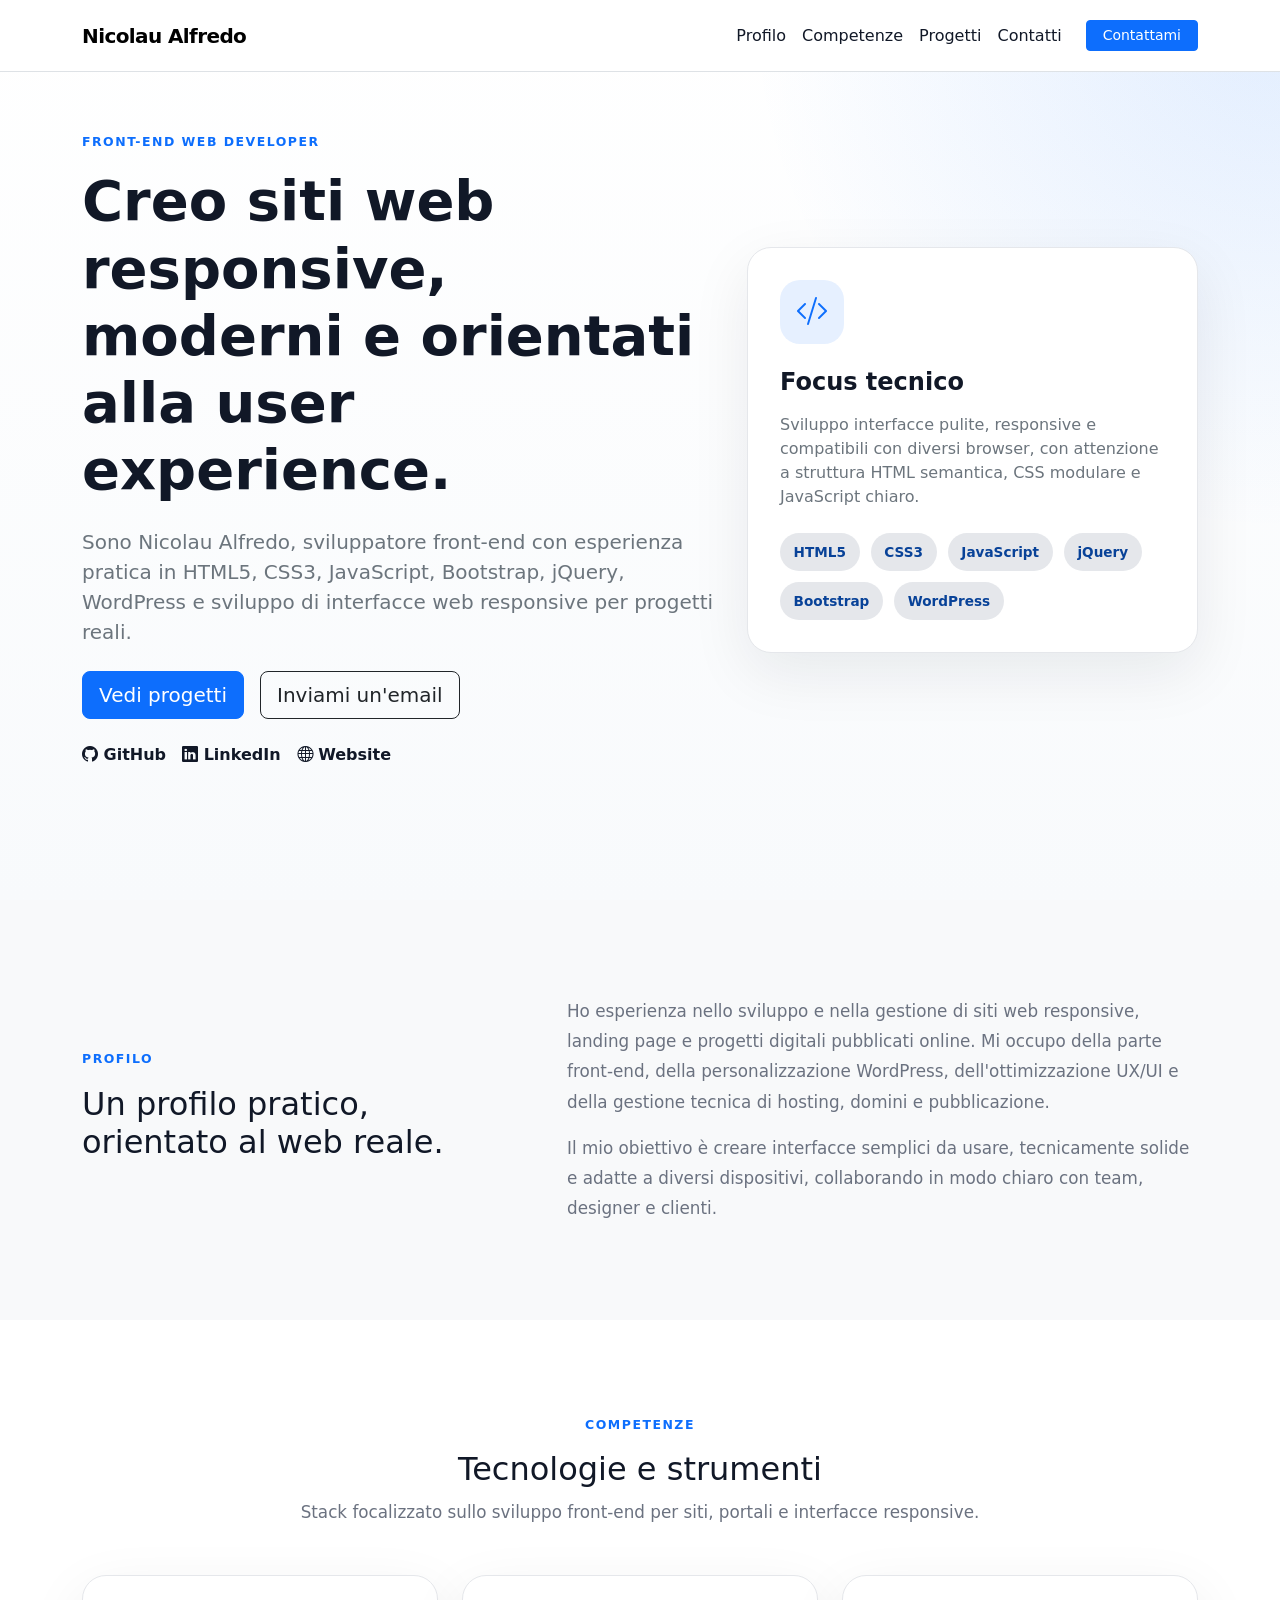
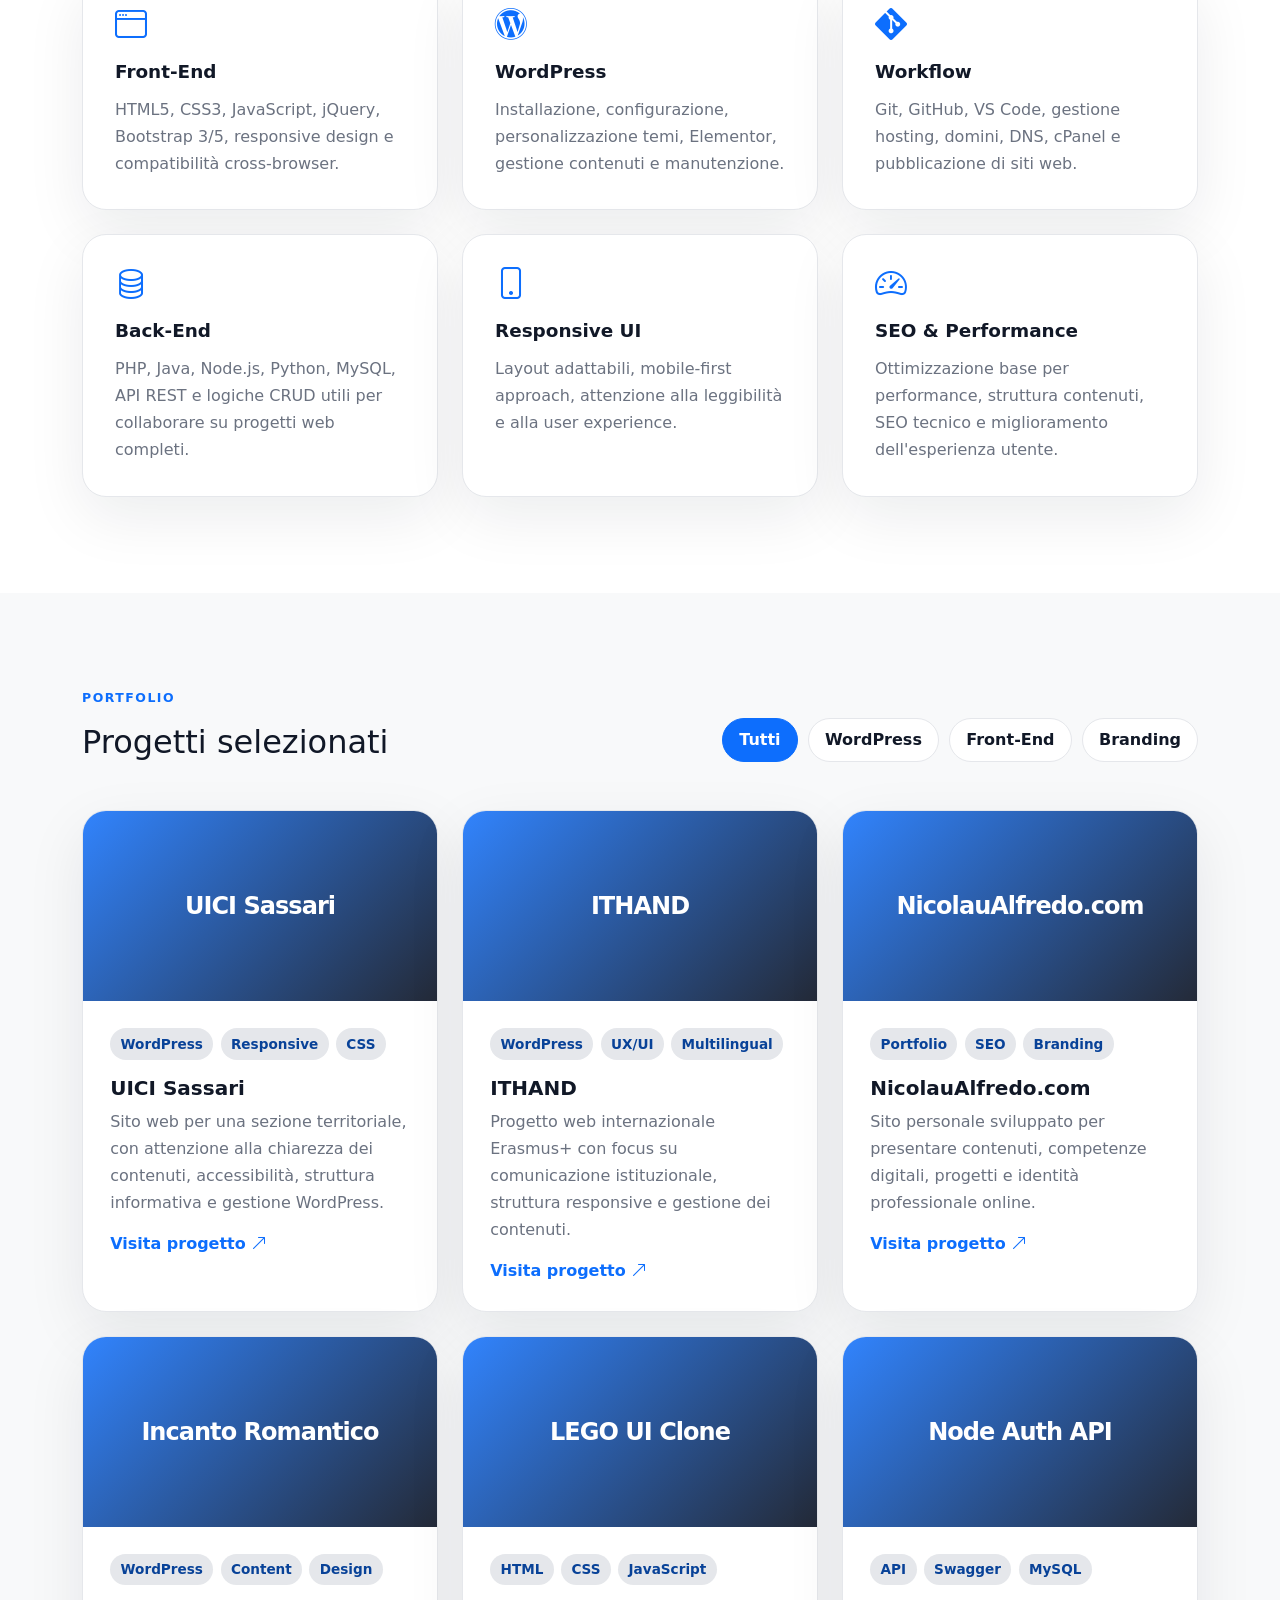
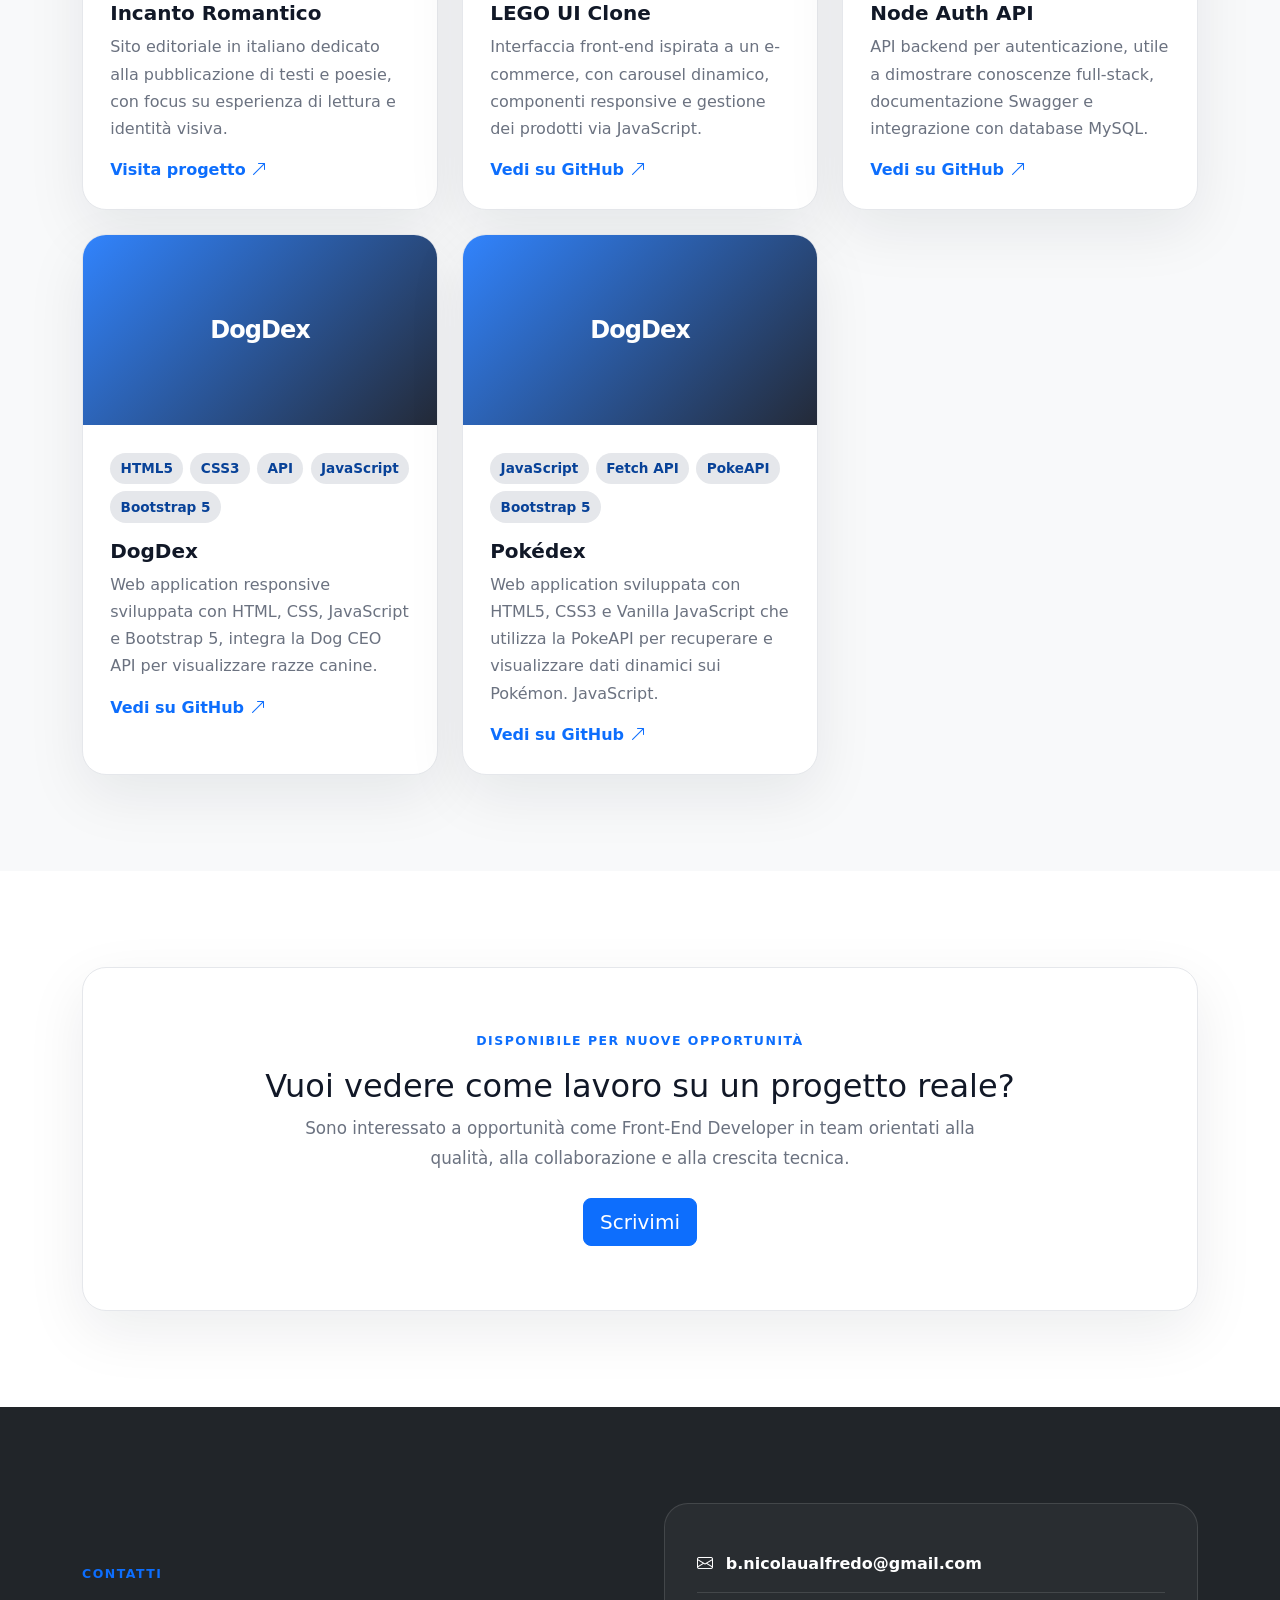
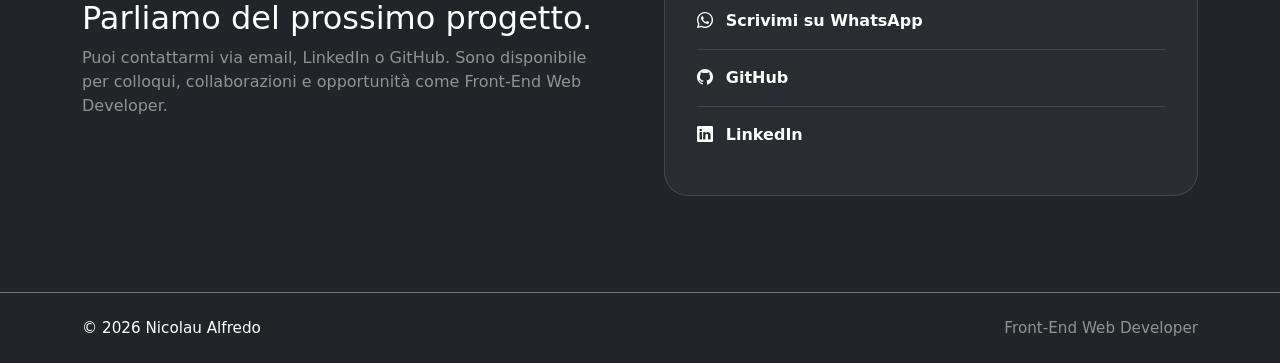
==== commit 3cf73fa8: "feat(projects): add DogDex and Pokédex portfolio cards" ====
--- a/index.html
+++ b/index.html
@@ -3,6 +3,10 @@
   <head>
     <meta charset="UTF-8" />
     <meta name="viewport" content="width=device-width, initial-scale=1.0" />
+    <meta
+      name="description"
+      content="Portfolio Front-End Developer di Nicolau Alfredo Leao Benedito. Progetti web, WordPress, HTML, CSS, JavaScript, Bootstrap e responsive design."
+    />
     <title>Nicolau Alfredo | Front-End Web Developer</title>
 
     <!-- Bootstrap 5 -->
@@ -19,6 +23,47 @@
 
     <!-- Custom CSS -->
     <link rel="stylesheet" href="./css/style.css" />
+
+    <!-- Favicons -->
+    <link
+      rel="icon"
+      type="image/x-icon"
+      href="./assets/images/favicons/favicon.ico"
+    />
+
+    <link
+      rel="icon"
+      type="image/png"
+      sizes="16x16"
+      href="./assets/images/favicons/favicon-16x16.png"
+    />
+
+    <link
+      rel="icon"
+      type="image/png"
+      sizes="32x32"
+      href="./assets/images/favicons/favicon-32x32.png"
+    />
+
+    <link
+      rel="apple-touch-icon"
+      sizes="180x180"
+      href="./assets/images/favicons/apple-touch-icon.png"
+    />
+
+    <link
+      rel="icon"
+      type="image/png"
+      sizes="192x192"
+      href="./assets/images/favicons/android-chrome-192x192.png"
+    />
+
+    <link
+      rel="icon"
+      type="image/png"
+      sizes="512x512"
+      href="./assets/images/favicons/android-chrome-512x512.png"
+    />
   </head>
   <body>
     <!-- NavBar -->
@@ -483,6 +528,74 @@
                   </p>
                   <a
                     href="https://github.com/NicolauAlfredo/node-auth-api"
+                    target="_blank"
+                    rel="noopener noreferrer"
+                    class="project-link"
+                  >
+                    Vedi su GitHub <i class="bi bi-arrow-up-right"></i>
+                  </a>
+                </div>
+              </article>
+            </div>
+
+            <div
+              class="col-md-6 col-xl-4 project-item"
+              data-category="frontend"
+            >
+              <article class="project-card h-100">
+                <div class="project-card__image">
+                  <span>DogDex</span>
+                </div>
+                <div class="project-card__content">
+                  <div class="project-tags">
+                    <span>HTML5</span>
+                    <span>CSS3</span>
+                    <span>API</span>
+                    <span>JavaScript</span>
+                    <span>Bootstrap 5</span>
+                  </div>
+                  <h3>DogDex</h3>
+                  <p>
+                    Web application responsive sviluppata con HTML, CSS,
+                    JavaScript e Bootstrap 5, integra la Dog CEO API per
+                    visualizzare razze canine.
+                  </p>
+                  <a
+                    href="https://github.com/NicolauAlfredo/dogdex"
+                    target="_blank"
+                    rel="noopener noreferrer"
+                    class="project-link"
+                  >
+                    Vedi su GitHub <i class="bi bi-arrow-up-right"></i>
+                  </a>
+                </div>
+              </article>
+            </div>
+
+            <div
+              class="col-md-6 col-xl-4 project-item"
+              data-category="frontend"
+            >
+              <article class="project-card h-100">
+                <div class="project-card__image">
+                  <span>DogDex</span>
+                </div>
+                <div class="project-card__content">
+                  <div class="project-tags">
+                    <span>JavaScript</span>
+                    <span>Fetch API</span>
+                    <span>PokeAPI</span>
+                    <span>Bootstrap 5</span>
+                  </div>
+
+                  <h3>Pokédex</h3>
+                  <p>
+                    Web application sviluppata con HTML5, CSS3 e Vanilla
+                    JavaScript che utilizza la PokeAPI per recuperare e
+                    visualizzare dati dinamici sui Pokémon. JavaScript.
+                  </p>
+                  <a
+                    href="https://github.com/NicolauAlfredo/Pokedex"
                     target="_blank"
                     rel="noopener noreferrer"
                     class="project-link"
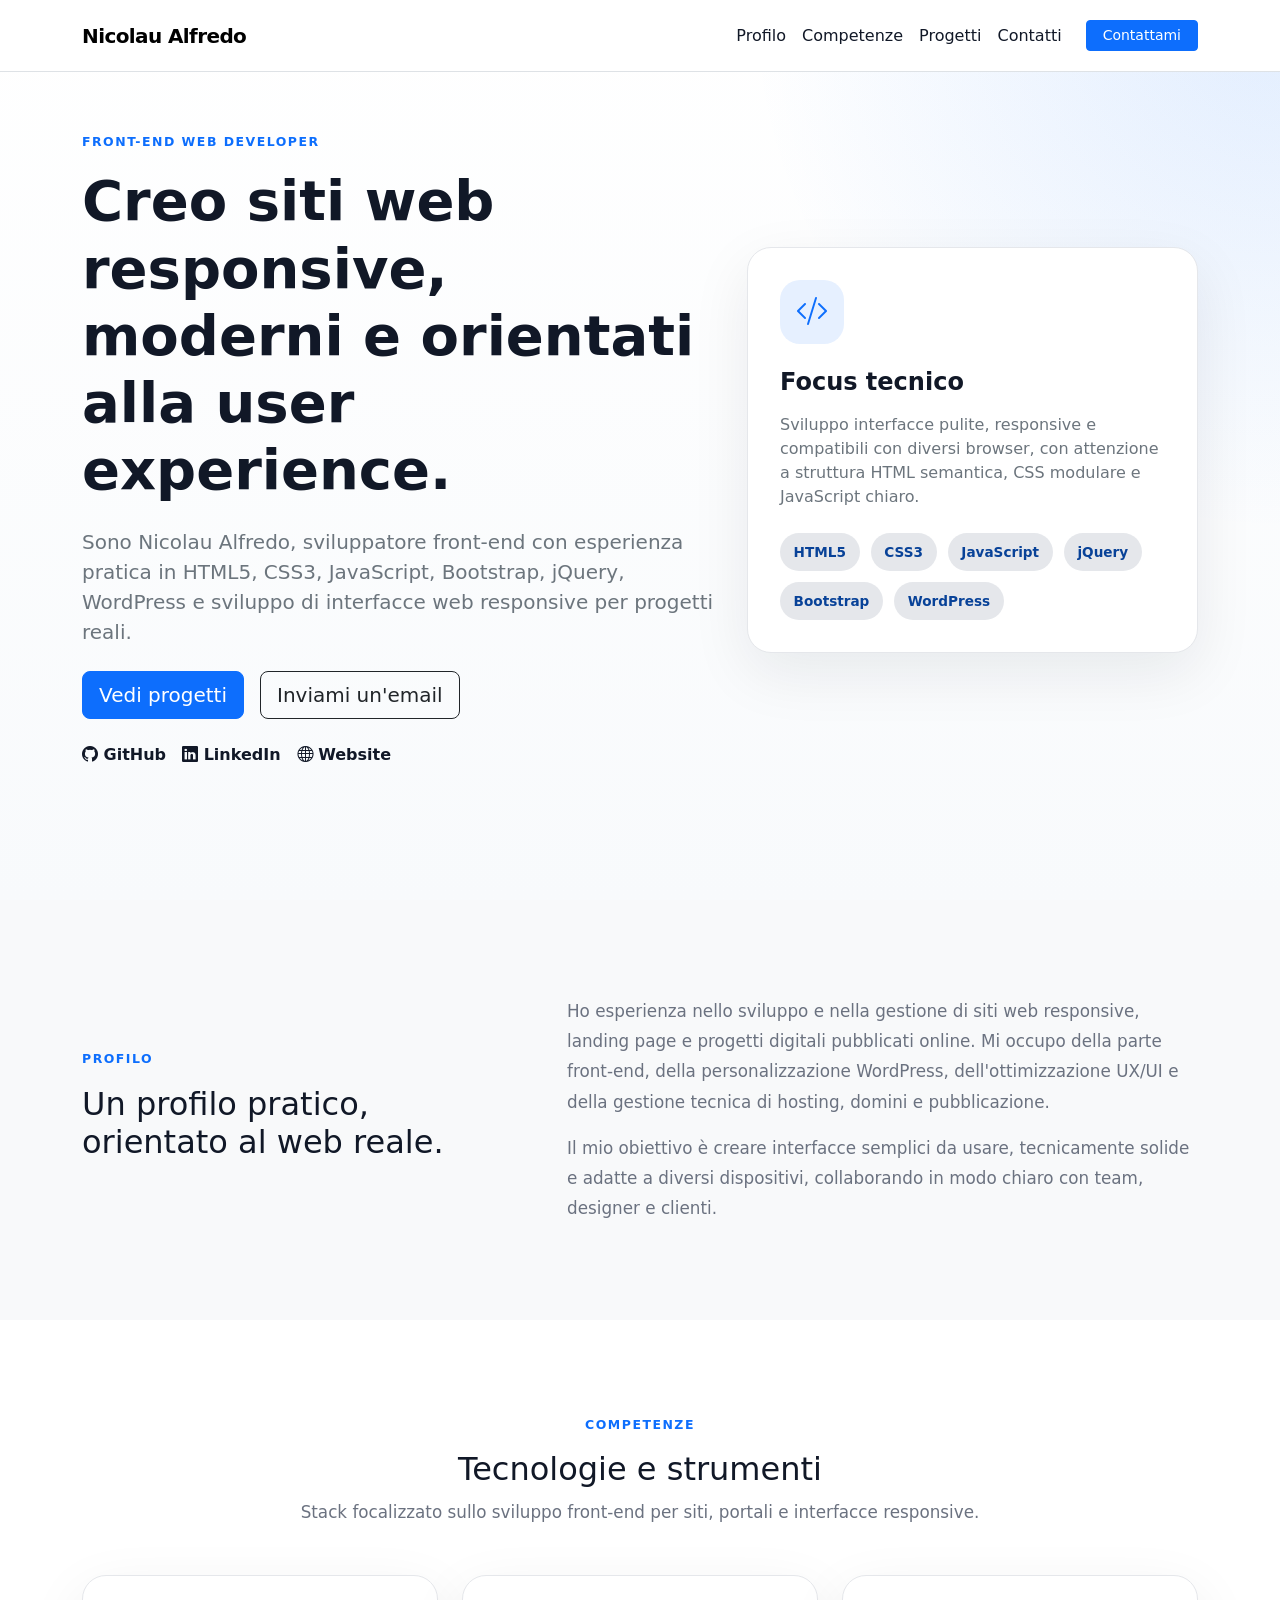
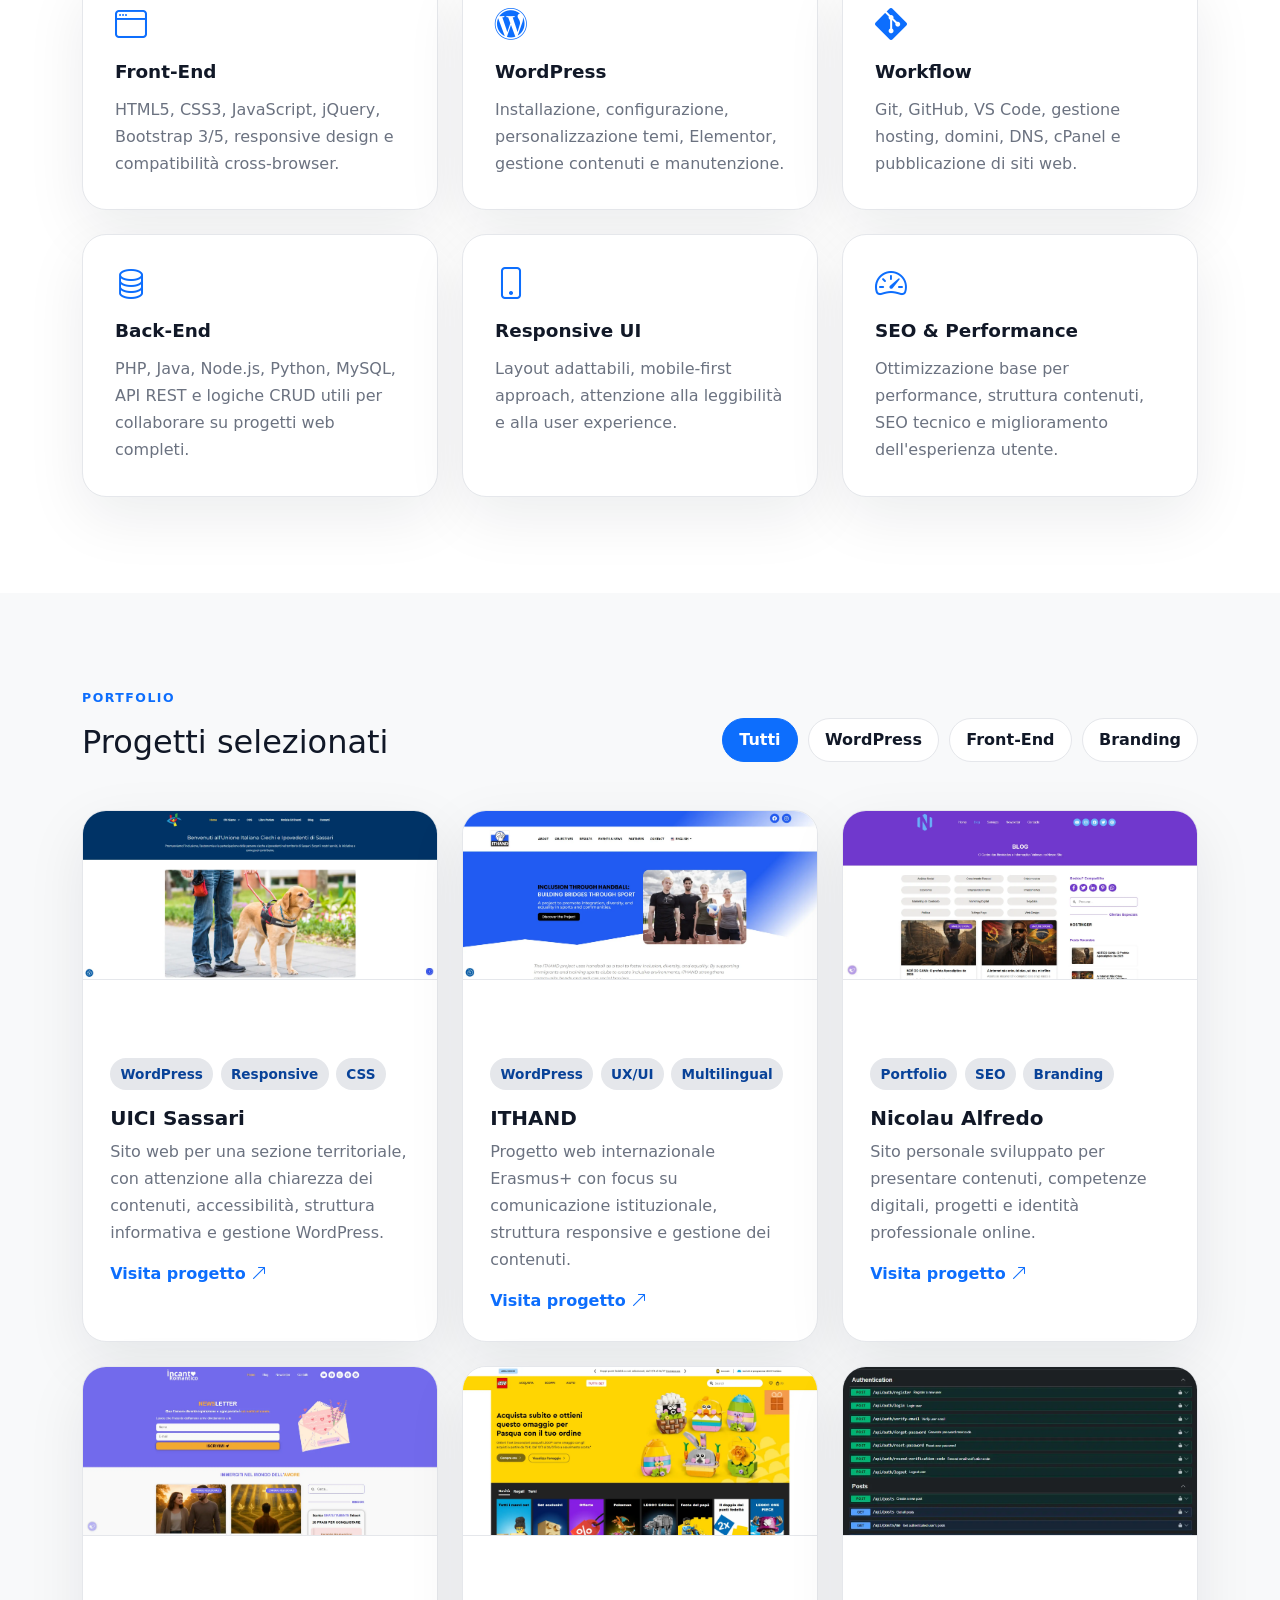
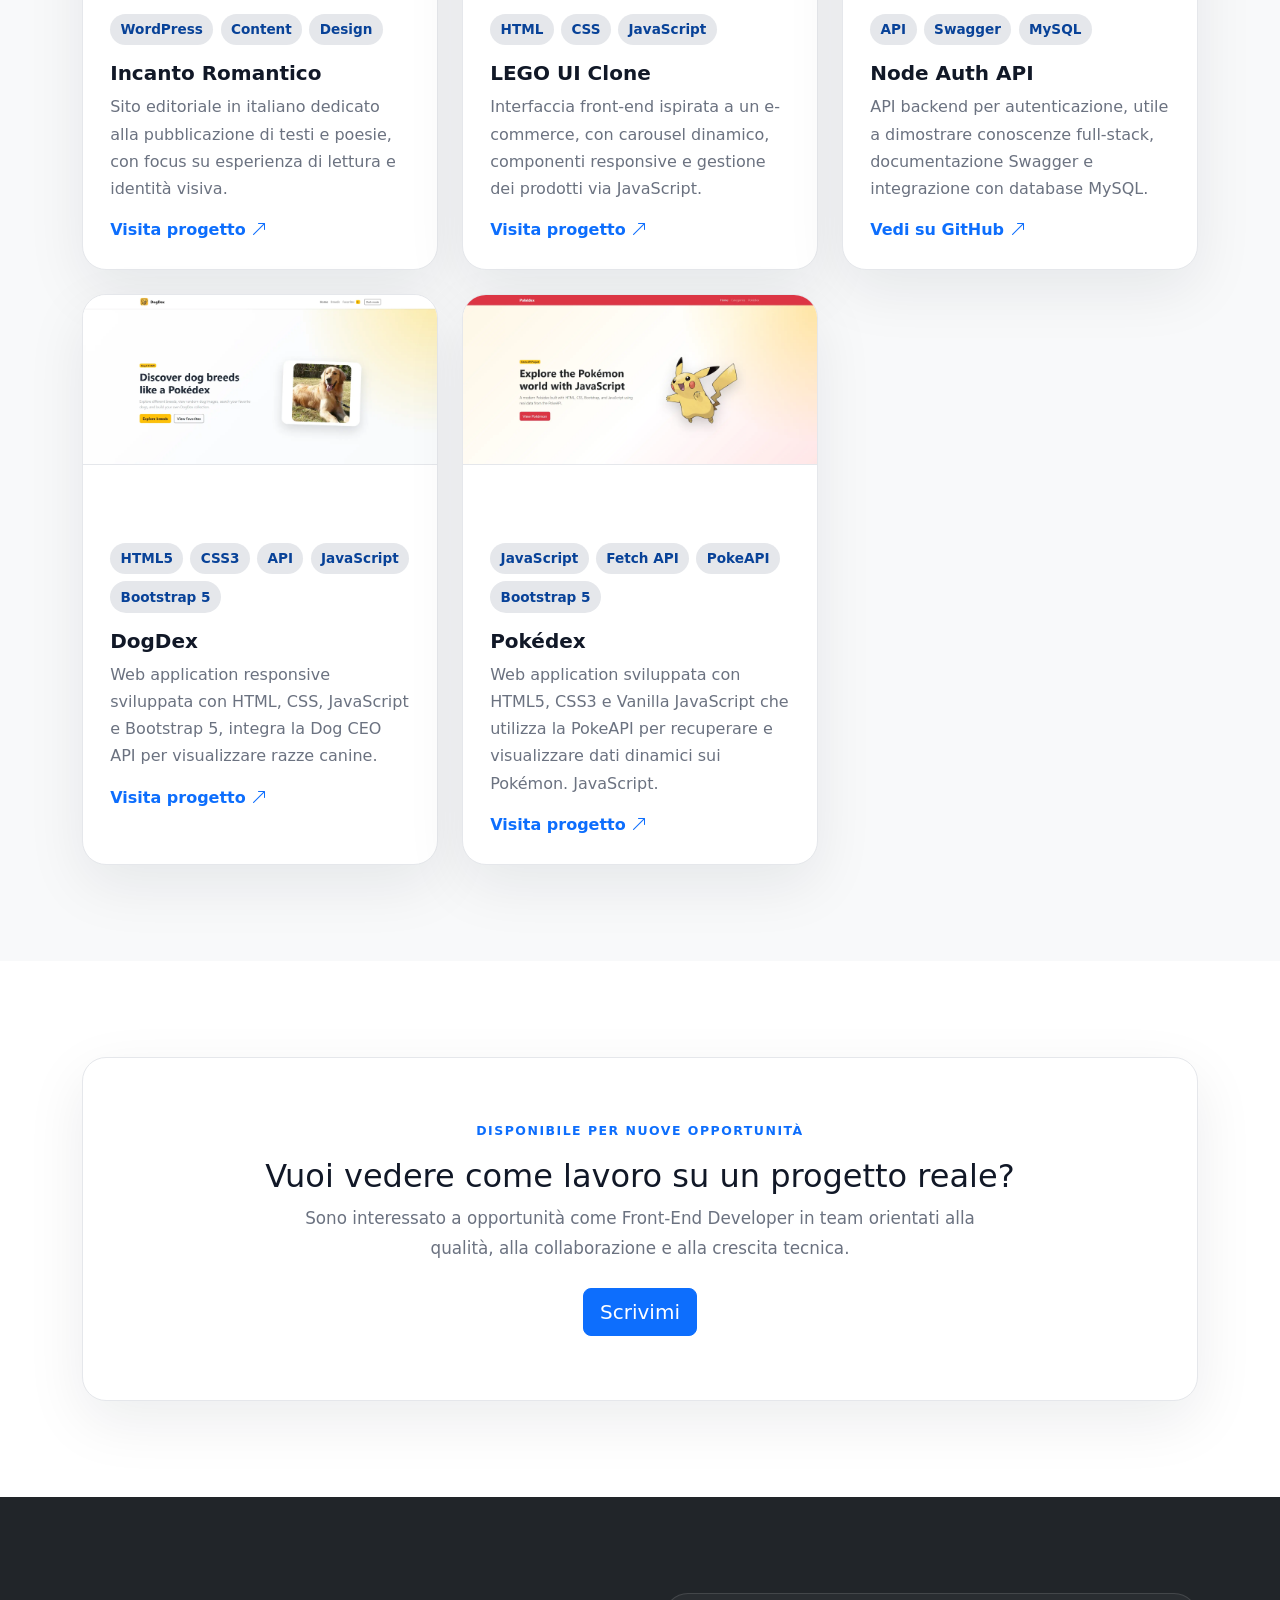
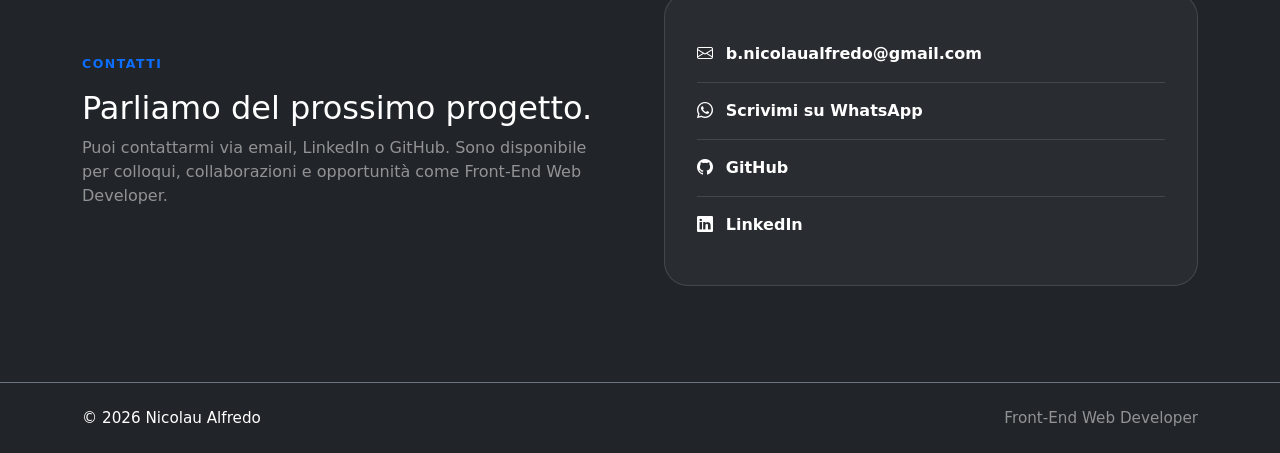
==== commit b4664d56: "feat(ui): enhance project cards with responsive preview images" ====
--- a/index.html
+++ b/index.html
@@ -352,7 +352,12 @@
             >
               <article class="project-card h-100">
                 <div class="project-card__image">
-                  <span>UICI Sassari</span>
+                  <img
+                    src="./assets/images/projects/uici-sassari.webp"
+                    alt="UICI Sassari project preview"
+                    class="img-fluid"
+                    loading="lazy"
+                  />
                 </div>
                 <div class="project-card__content">
                   <div class="project-tags">
@@ -384,7 +389,12 @@
             >
               <article class="project-card h-100">
                 <div class="project-card__image">
-                  <span>ITHAND</span>
+                  <img
+                    src="./assets/images/projects/ithand.webp"
+                    alt="ITHAND project preview"
+                    class="img-fluid"
+                    loading="lazy"
+                  />
                 </div>
                 <div class="project-card__content">
                   <div class="project-tags">
@@ -416,7 +426,12 @@
             >
               <article class="project-card h-100">
                 <div class="project-card__image">
-                  <span>NicolauAlfredo.com</span>
+                  <img
+                    src="./assets/images/projects/nicolau-alfredo.webp"
+                    alt="Nicolau Alfredo project preview"
+                    class="img-fluid"
+                    loading="lazy"
+                  />
                 </div>
                 <div class="project-card__content">
                   <div class="project-tags">
@@ -424,7 +439,7 @@
                     <span>SEO</span>
                     <span>Branding</span>
                   </div>
-                  <h3>NicolauAlfredo.com</h3>
+                  <h3>Nicolau Alfredo</h3>
                   <p>
                     Sito personale sviluppato per presentare contenuti,
                     competenze digitali, progetti e identità professionale
@@ -448,7 +463,12 @@
             >
               <article class="project-card h-100">
                 <div class="project-card__image">
-                  <span>Incanto Romantico</span>
+                  <img
+                    src="./assets/images/projects/incanto-romantico.webp"
+                    alt="Incanto Romantico project preview"
+                    class="img-fluid"
+                    loading="lazy"
+                  />
                 </div>
                 <div class="project-card__content">
                   <div class="project-tags">
@@ -480,7 +500,12 @@
             >
               <article class="project-card h-100">
                 <div class="project-card__image">
-                  <span>LEGO UI Clone</span>
+                  <img
+                    src="./assets/images/projects/lego-clone.webp"
+                    alt="LEGO UI Clone project preview"
+                    class="img-fluid"
+                    loading="lazy"
+                  />
                 </div>
                 <div class="project-card__content">
                   <div class="project-tags">
@@ -500,7 +525,7 @@
                     rel="noopener noreferrer"
                     class="project-link"
                   >
-                    Vedi su GitHub <i class="bi bi-arrow-up-right"></i>
+                    Visita progetto <i class="bi bi-arrow-up-right"></i>
                   </a>
                 </div>
               </article>
@@ -512,7 +537,12 @@
             >
               <article class="project-card h-100">
                 <div class="project-card__image">
-                  <span>Node Auth API</span>
+                  <img
+                    src="./assets/images/projects/node-auth-api.webp"
+                    alt="Node Auth API project preview"
+                    class="img-fluid"
+                    loading="lazy"
+                  />
                 </div>
                 <div class="project-card__content">
                   <div class="project-tags">
@@ -544,7 +574,12 @@
             >
               <article class="project-card h-100">
                 <div class="project-card__image">
-                  <span>DogDex</span>
+                  <img
+                    src="./assets/images/projects/dog-dex.webp"
+                    alt="DogDex project preview"
+                    class="img-fluid"
+                    loading="lazy"
+                  />
                 </div>
                 <div class="project-card__content">
                   <div class="project-tags">
@@ -561,12 +596,12 @@
                     visualizzare razze canine.
                   </p>
                   <a
-                    href="https://github.com/NicolauAlfredo/dogdex"
+                    href="https://nicolaualfredo.github.io/dogdex/"
                     target="_blank"
                     rel="noopener noreferrer"
                     class="project-link"
                   >
-                    Vedi su GitHub <i class="bi bi-arrow-up-right"></i>
+                    Visita progetto <i class="bi bi-arrow-up-right"></i>
                   </a>
                 </div>
               </article>
@@ -578,7 +613,12 @@
             >
               <article class="project-card h-100">
                 <div class="project-card__image">
-                  <span>DogDex</span>
+                  <img
+                    src="./assets/images/projects/poke-dex.webp"
+                    alt="Pokedex project preview"
+                    class="img-fluid"
+                    loading="lazy"
+                  />
                 </div>
                 <div class="project-card__content">
                   <div class="project-tags">
@@ -595,12 +635,12 @@
                     visualizzare dati dinamici sui Pokémon. JavaScript.
                   </p>
                   <a
-                    href="https://github.com/NicolauAlfredo/Pokedex"
+                    href="https://nicolaualfredo.github.io/Pokedex/"
                     target="_blank"
                     rel="noopener noreferrer"
                     class="project-link"
                   >
-                    Vedi su GitHub <i class="bi bi-arrow-up-right"></i>
+                    Visita progetto <i class="bi bi-arrow-up-right"></i>
                   </a>
                 </div>
               </article>
--- a/css/style.css
+++ b/css/style.css
@@ -220,27 +220,23 @@
 }
 
 .project-card__image {
-  min-height: 190px;
-  display: grid;
-  place-items: center;
-  padding: 2rem;
-  background:
-    linear-gradient(135deg, rgba(13, 110, 253, 0.85), rgba(17, 24, 39, 0.92)),
-    repeating-linear-gradient(
-      45deg,
-      transparent,
-      transparent 12px,
-      rgba(255, 255, 255, 0.15) 12px,
-      rgba(255, 255, 255, 0.15) 24px
-    );
-  color: var(--color-white);
-  text-align: center;
-}
-
-.project-card__image span {
-  font-size: 1.5rem;
-  font-weight: 900;
-  letter-spacing: -0.04em;
+  overflow: hidden;
+  min-height: 220px;
+}
+
+.project-card__image img {
+  width: 100%;
+  aspect-ratio: 1904 / 910;
+  object-fit: cover;
+  display: block;
+  transition:
+    transform 220ms ease,
+    filter 220ms ease;
+  border-bottom: 1px solid var(--color-border);
+}
+
+.project-card:hover .project-card__image img {
+  transform: scale(1.03);
 }
 
 .project-card__content {
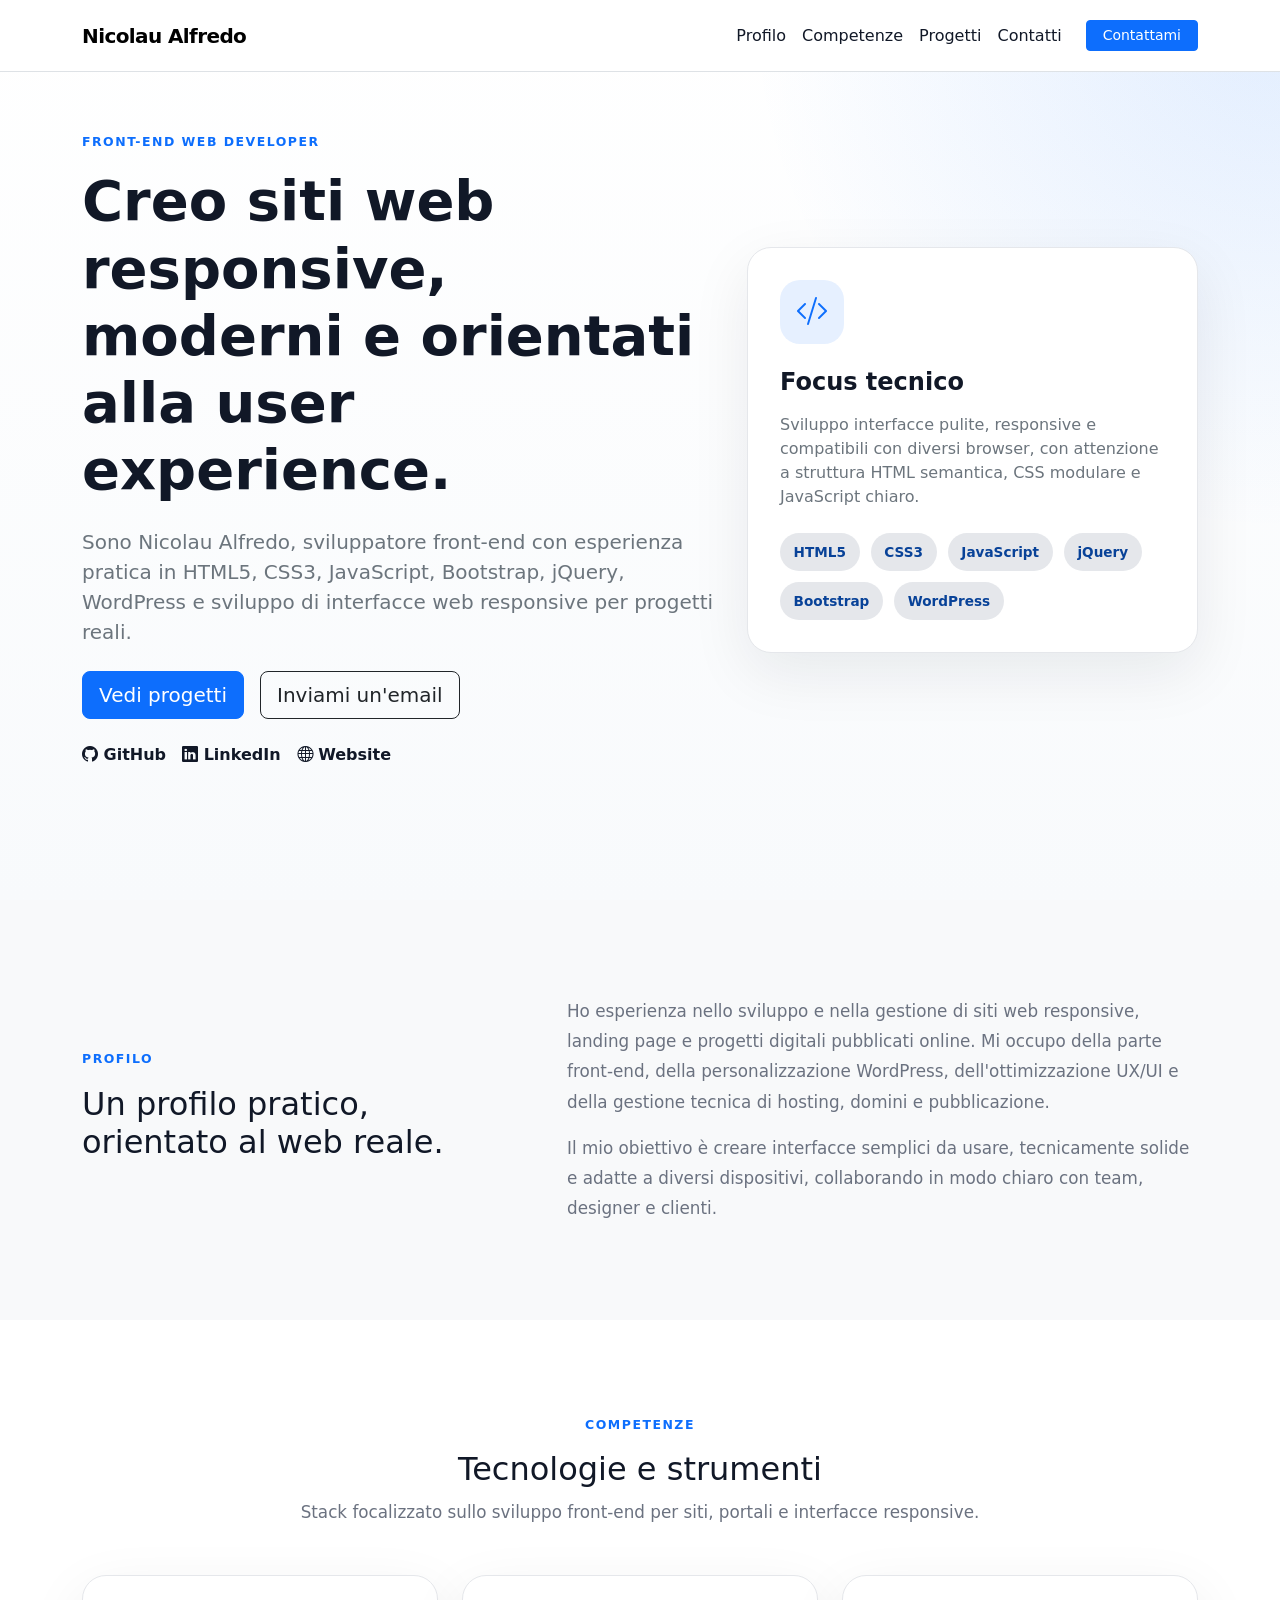
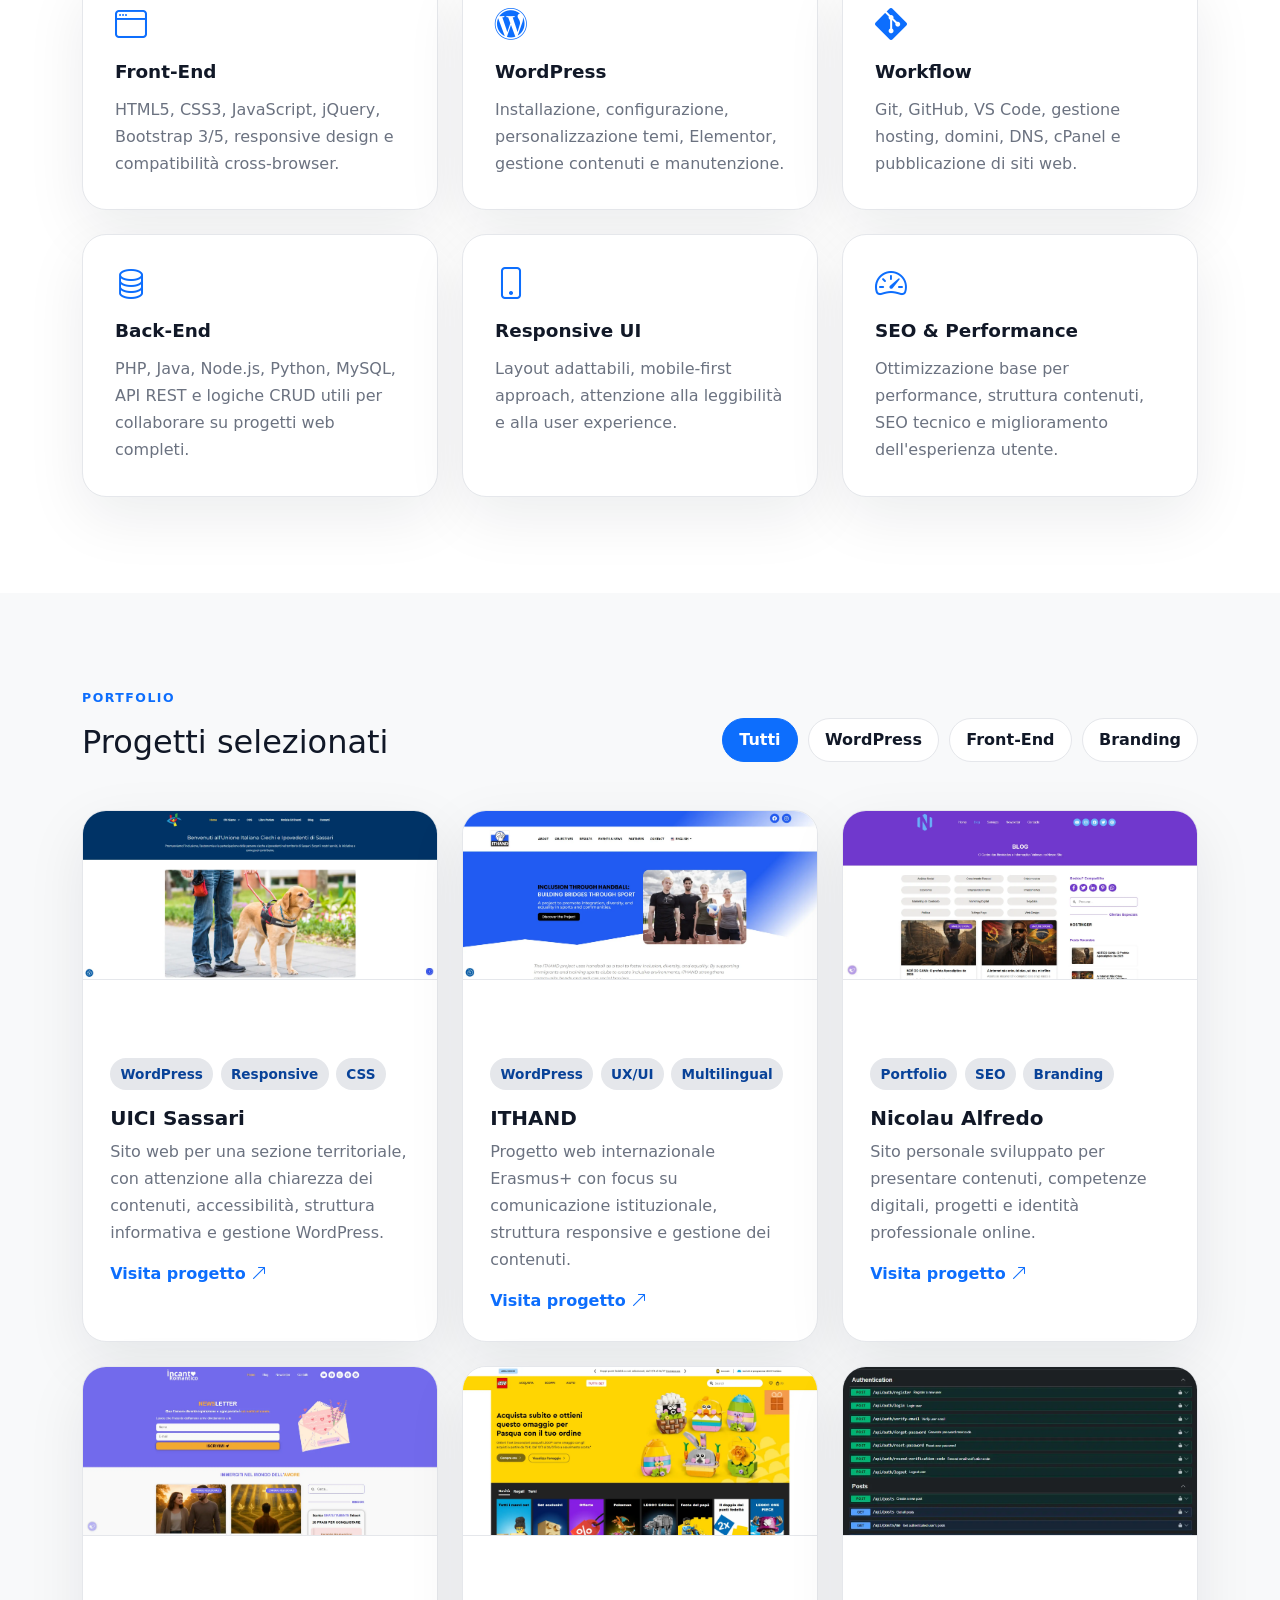
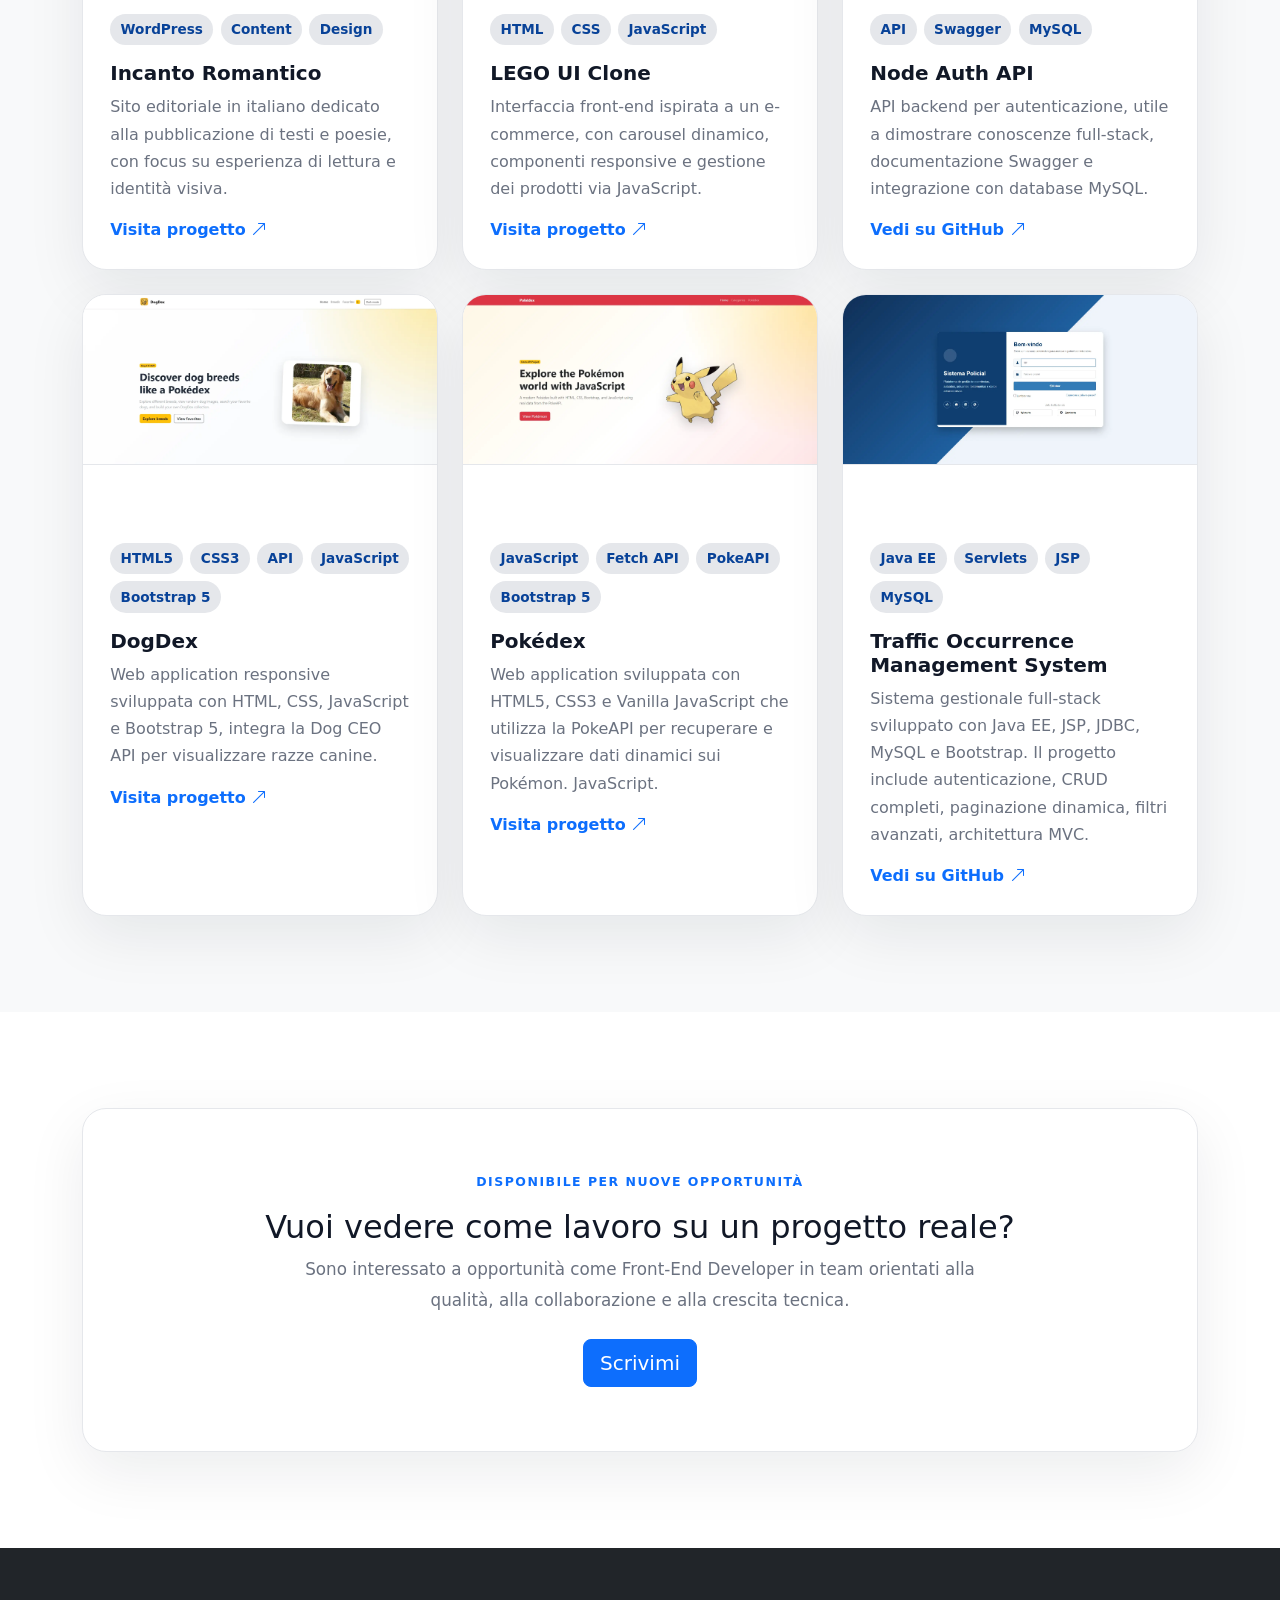
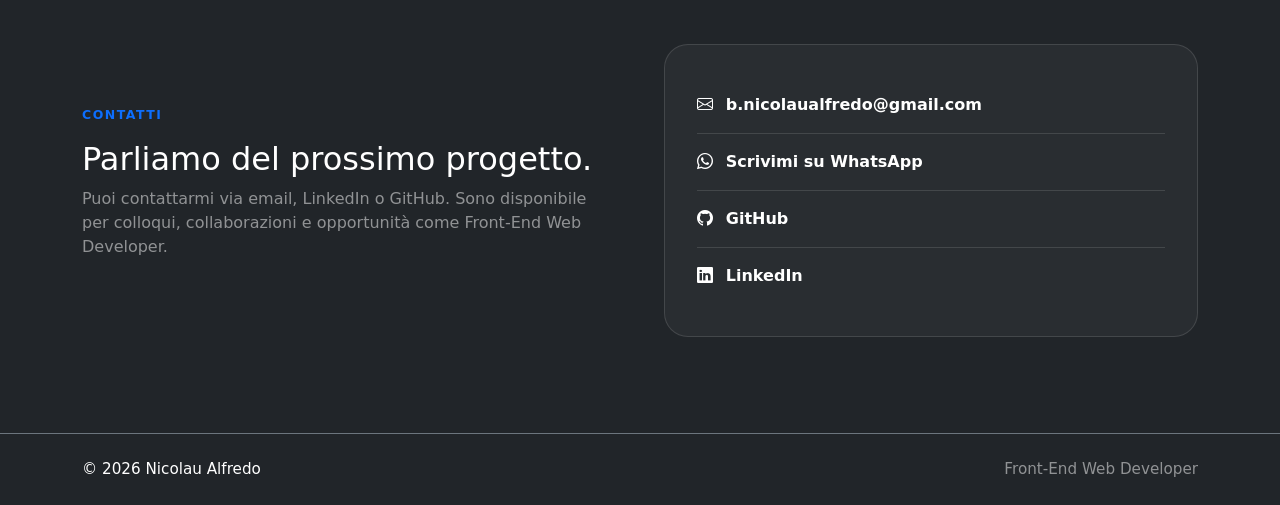
==== commit d115edd1: "feat(portfolio): showcase full-stack Java EE management system" ====
--- a/index.html
+++ b/index.html
@@ -641,6 +641,46 @@
                     class="project-link"
                   >
                     Visita progetto <i class="bi bi-arrow-up-right"></i>
+                  </a>
+                </div>
+              </article>
+            </div>
+
+            <div
+              class="col-md-6 col-xl-4 project-item"
+              data-category="frontend"
+            >
+              <article class="project-card h-100">
+                <div class="project-card__image">
+                  <img
+                    src="./assets/images/projects/gestao-ocorrencias.webp"
+                    alt="Traffic Occurrence Management System project preview"
+                    class="img-fluid"
+                    loading="lazy"
+                  />
+                </div>
+                <div class="project-card__content">
+                  <div class="project-tags">
+                    <span>Java EE</span>
+                    <span>Servlets</span>
+                    <span>JSP</span>
+                    <span>MySQL</span>
+                  </div>
+
+                  <h3>Traffic Occurrence Management System</h3>
+                  <p>
+                    Sistema gestionale full-stack sviluppato con Java EE, JSP,
+                    JDBC, MySQL e Bootstrap. Il progetto include autenticazione,
+                    CRUD completi, paginazione dinamica, filtri avanzati,
+                    architettura MVC.
+                  </p>
+                  <a
+                    href="https://github.com/NicolauAlfredo/GestaoOcorrencias"
+                    target="_blank"
+                    rel="noopener noreferrer"
+                    class="project-link"
+                  >
+                    Vedi su GitHub <i class="bi bi-arrow-up-right"></i>
                   </a>
                 </div>
               </article>
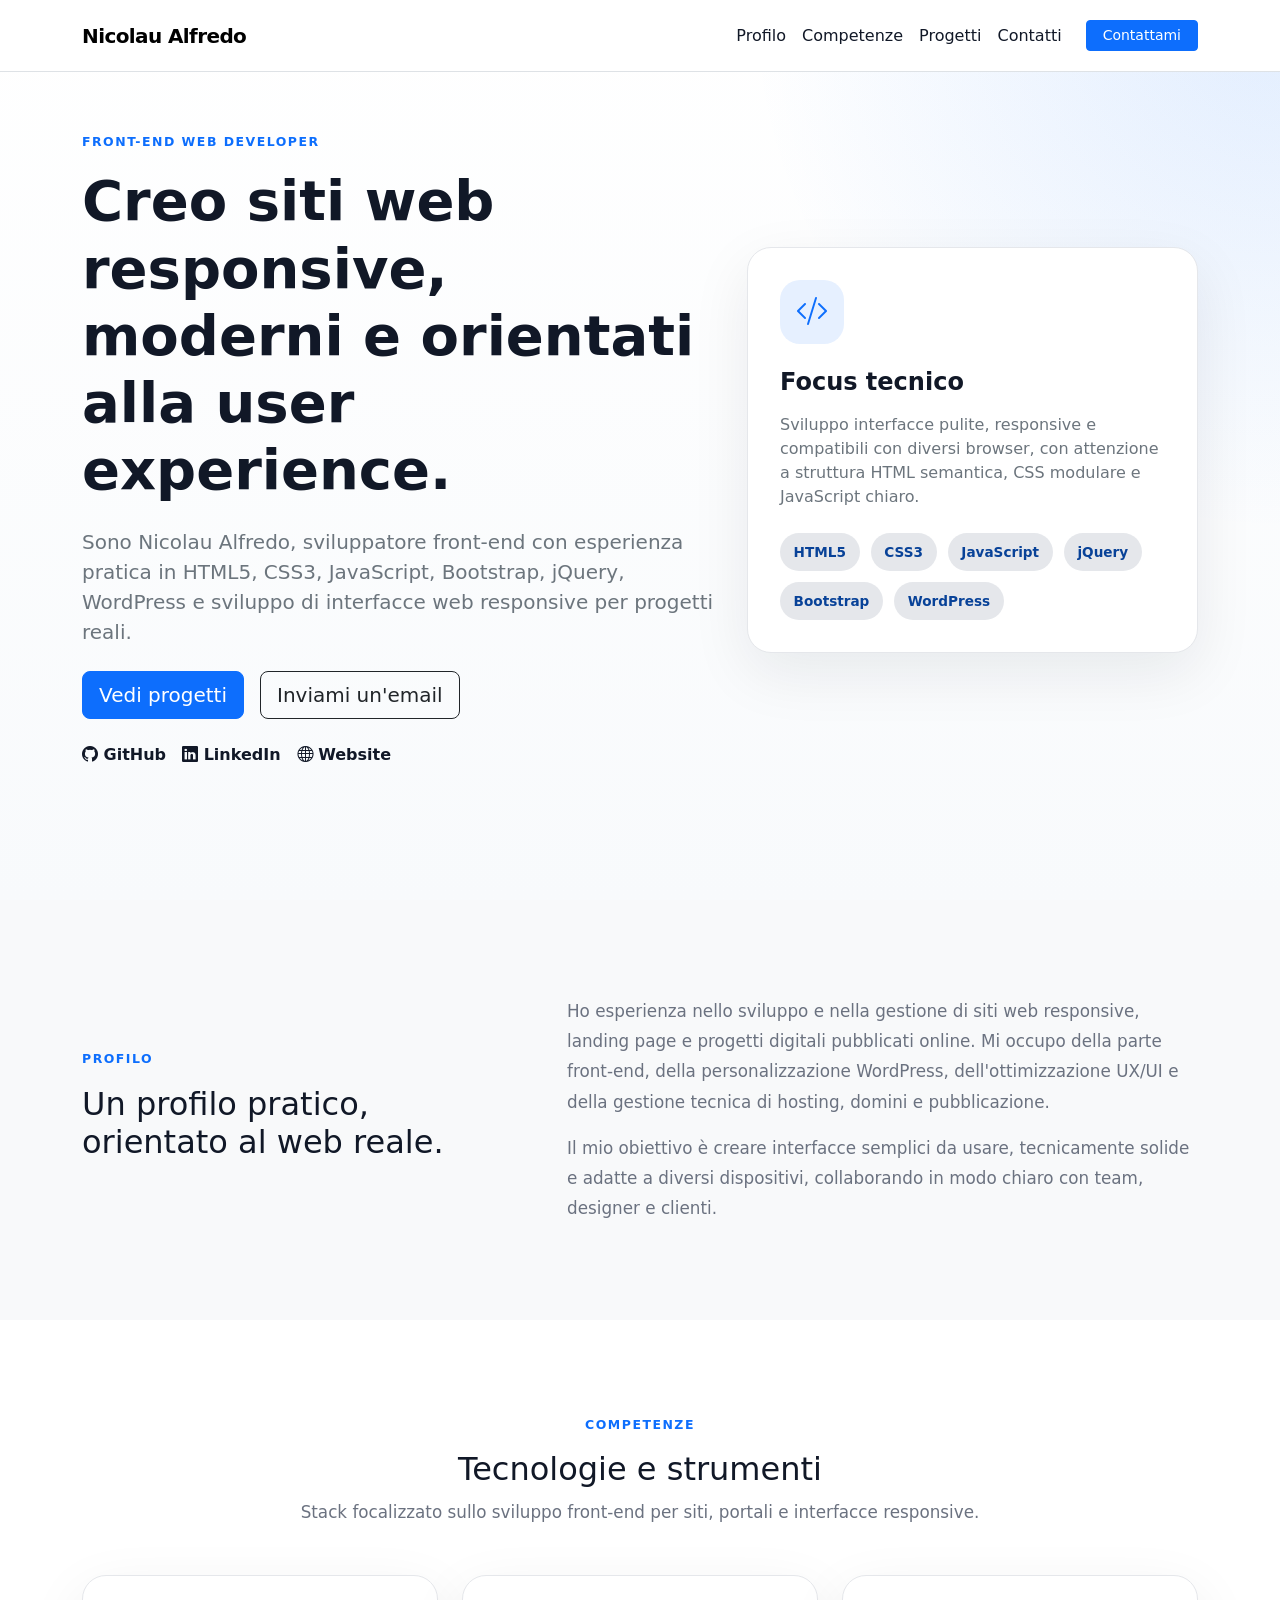
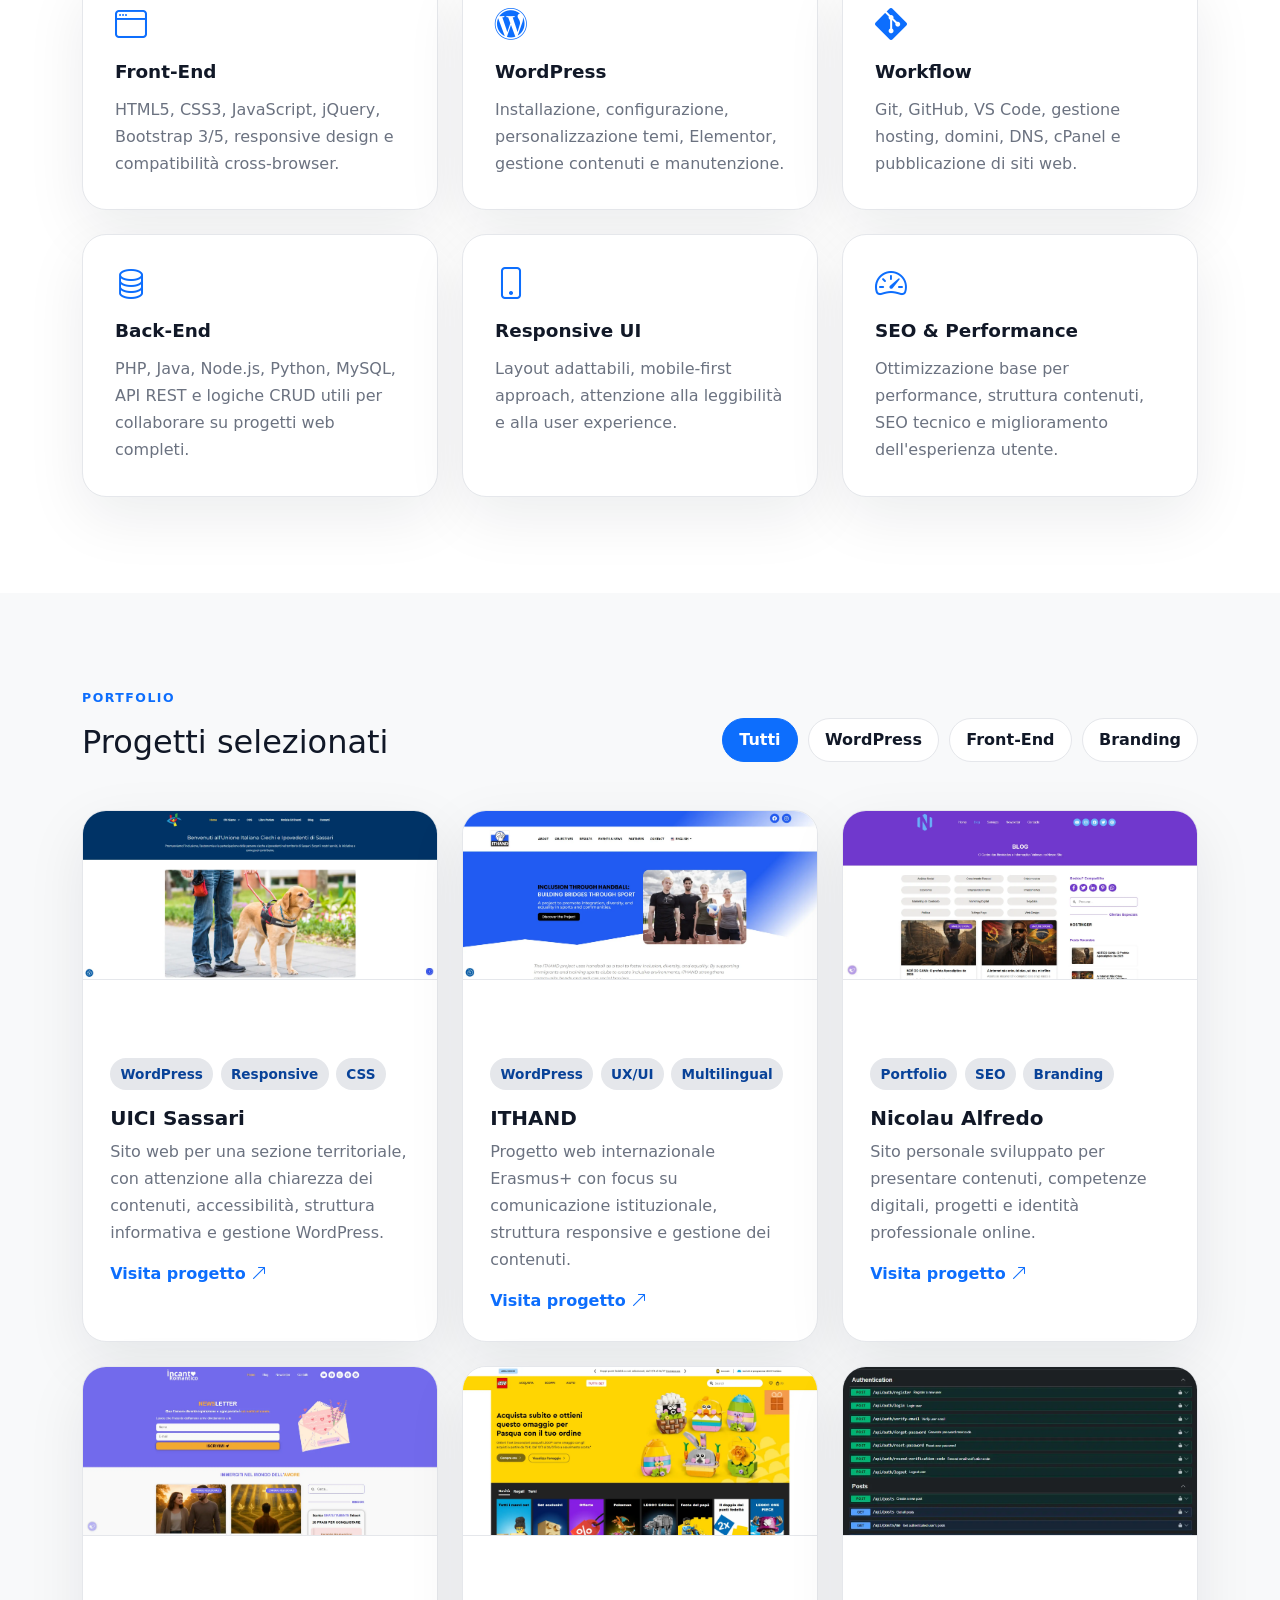
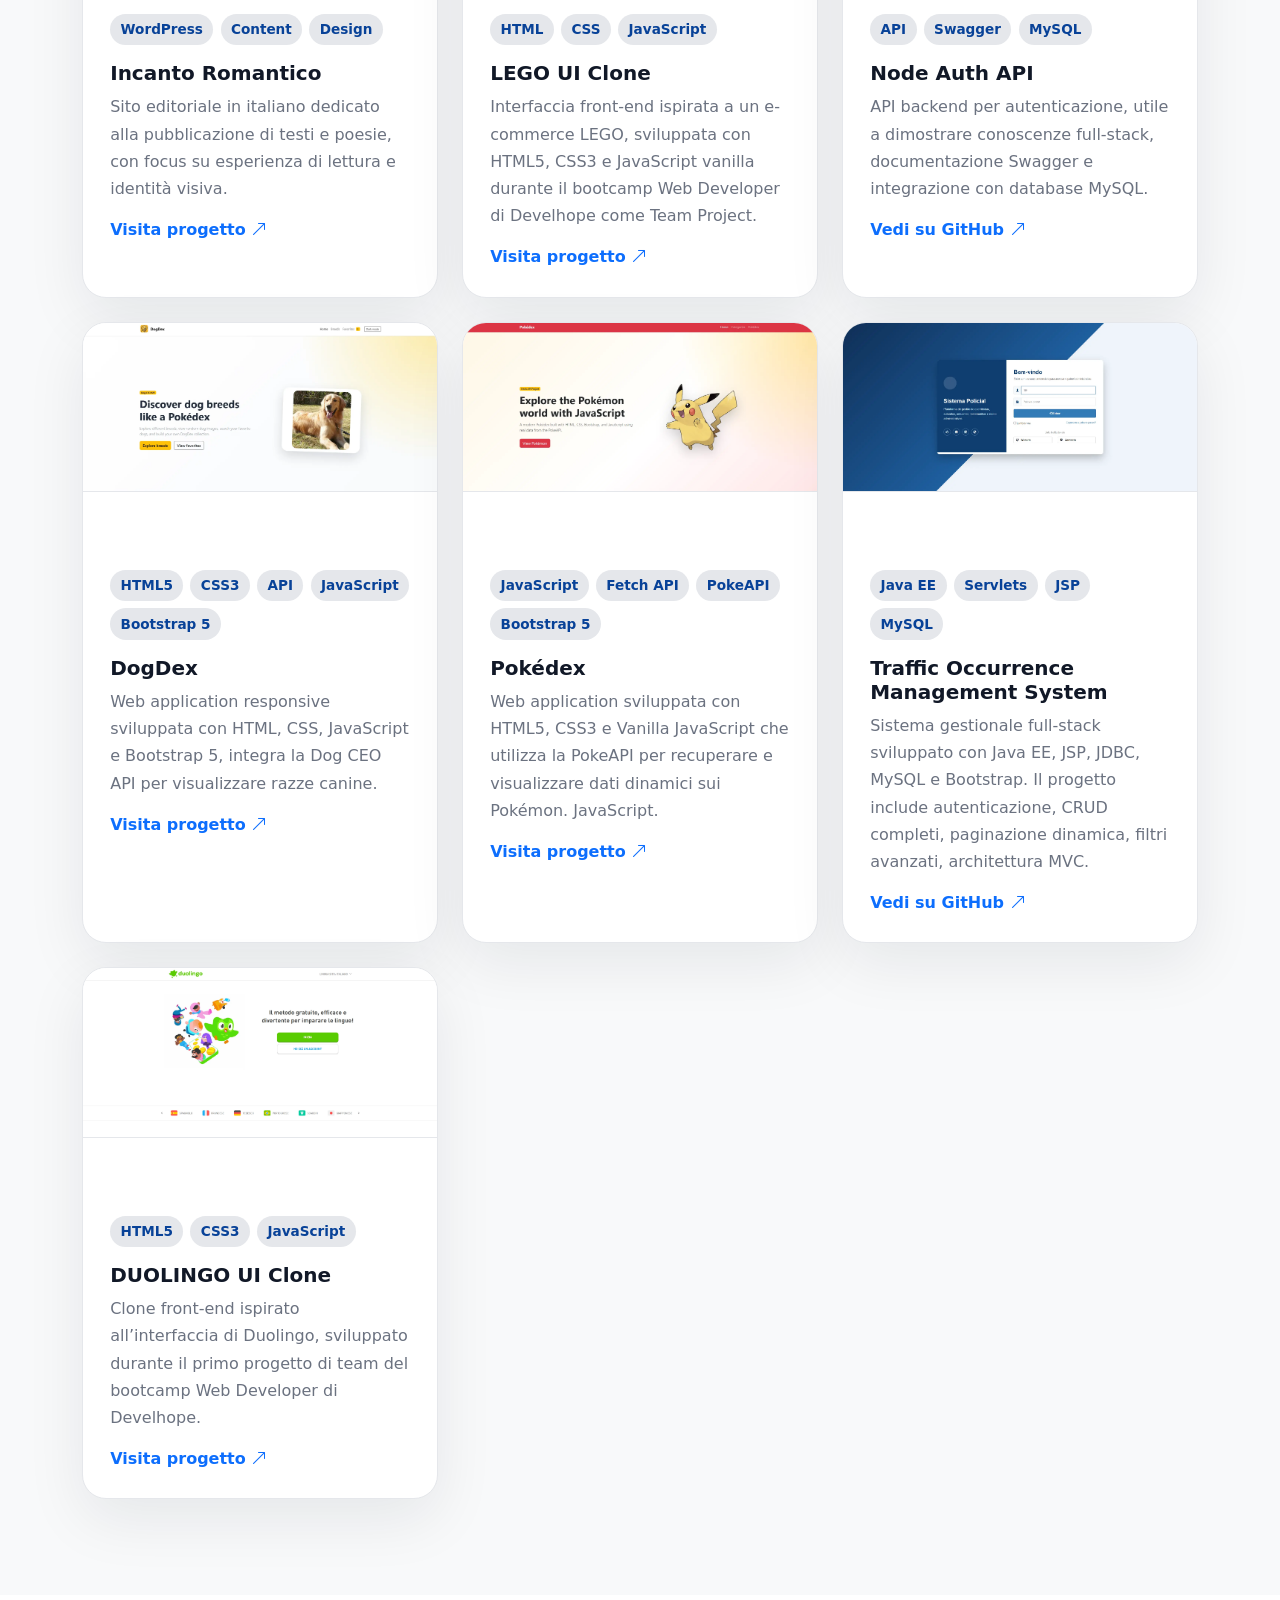
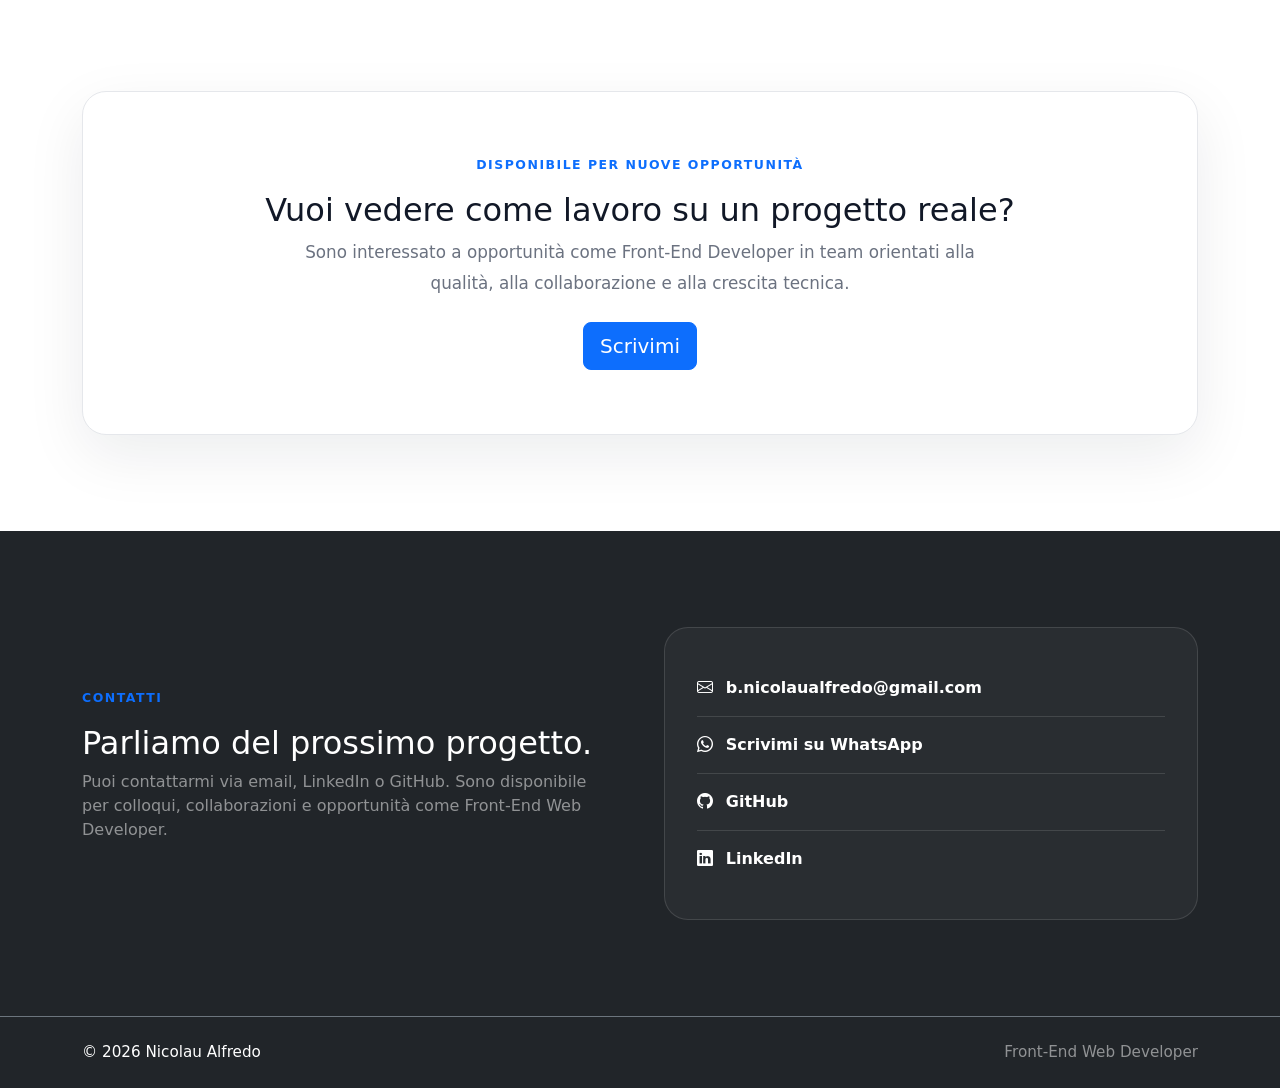
==== commit 5eb17c43: "feat(portfolio): showcase vanilla JavaScript frontend clone projects" ====
--- a/index.html
+++ b/index.html
@@ -515,9 +515,9 @@
                   </div>
                   <h3>LEGO UI Clone</h3>
                   <p>
-                    Interfaccia front-end ispirata a un e-commerce, con carousel
-                    dinamico, componenti responsive e gestione dei prodotti via
-                    JavaScript.
+                    Interfaccia front-end ispirata a un e-commerce LEGO,
+                    sviluppata con HTML5, CSS3 e JavaScript vanilla durante il
+                    bootcamp Web Developer di Develhope come Team Project.
                   </p>
                   <a
                     href="https://nicolaualfredo.github.io/lego-clone/"
@@ -681,6 +681,44 @@
                     class="project-link"
                   >
                     Vedi su GitHub <i class="bi bi-arrow-up-right"></i>
+                  </a>
+                </div>
+              </article>
+            </div>
+
+            <div
+              class="col-md-6 col-xl-4 project-item"
+              data-category="frontend"
+            >
+              <article class="project-card h-100">
+                <div class="project-card__image">
+                  <img
+                    src="./assets/images/projects/duolingo-clone.webp"
+                    alt="Traffic Occurrence Management System project preview"
+                    class="img-fluid"
+                    loading="lazy"
+                  />
+                </div>
+                <div class="project-card__content">
+                  <div class="project-tags">
+                    <span>HTML5</span>
+                    <span>CSS3</span>
+                    <span>JavaScript</span>
+                  </div>
+
+                  <h3>DUOLINGO UI Clone</h3>
+                  <p>
+                    Clone front-end ispirato all’interfaccia di Duolingo,
+                    sviluppato durante il primo progetto di team del bootcamp
+                    Web Developer di Develhope.
+                  </p>
+                  <a
+                    href="https://fidelevaristo.github.io/duolingo-clone/"
+                    target="_blank"
+                    rel="noopener noreferrer"
+                    class="project-link"
+                  >
+                    Visita progetto <i class="bi bi-arrow-up-right"></i>
                   </a>
                 </div>
               </article>
